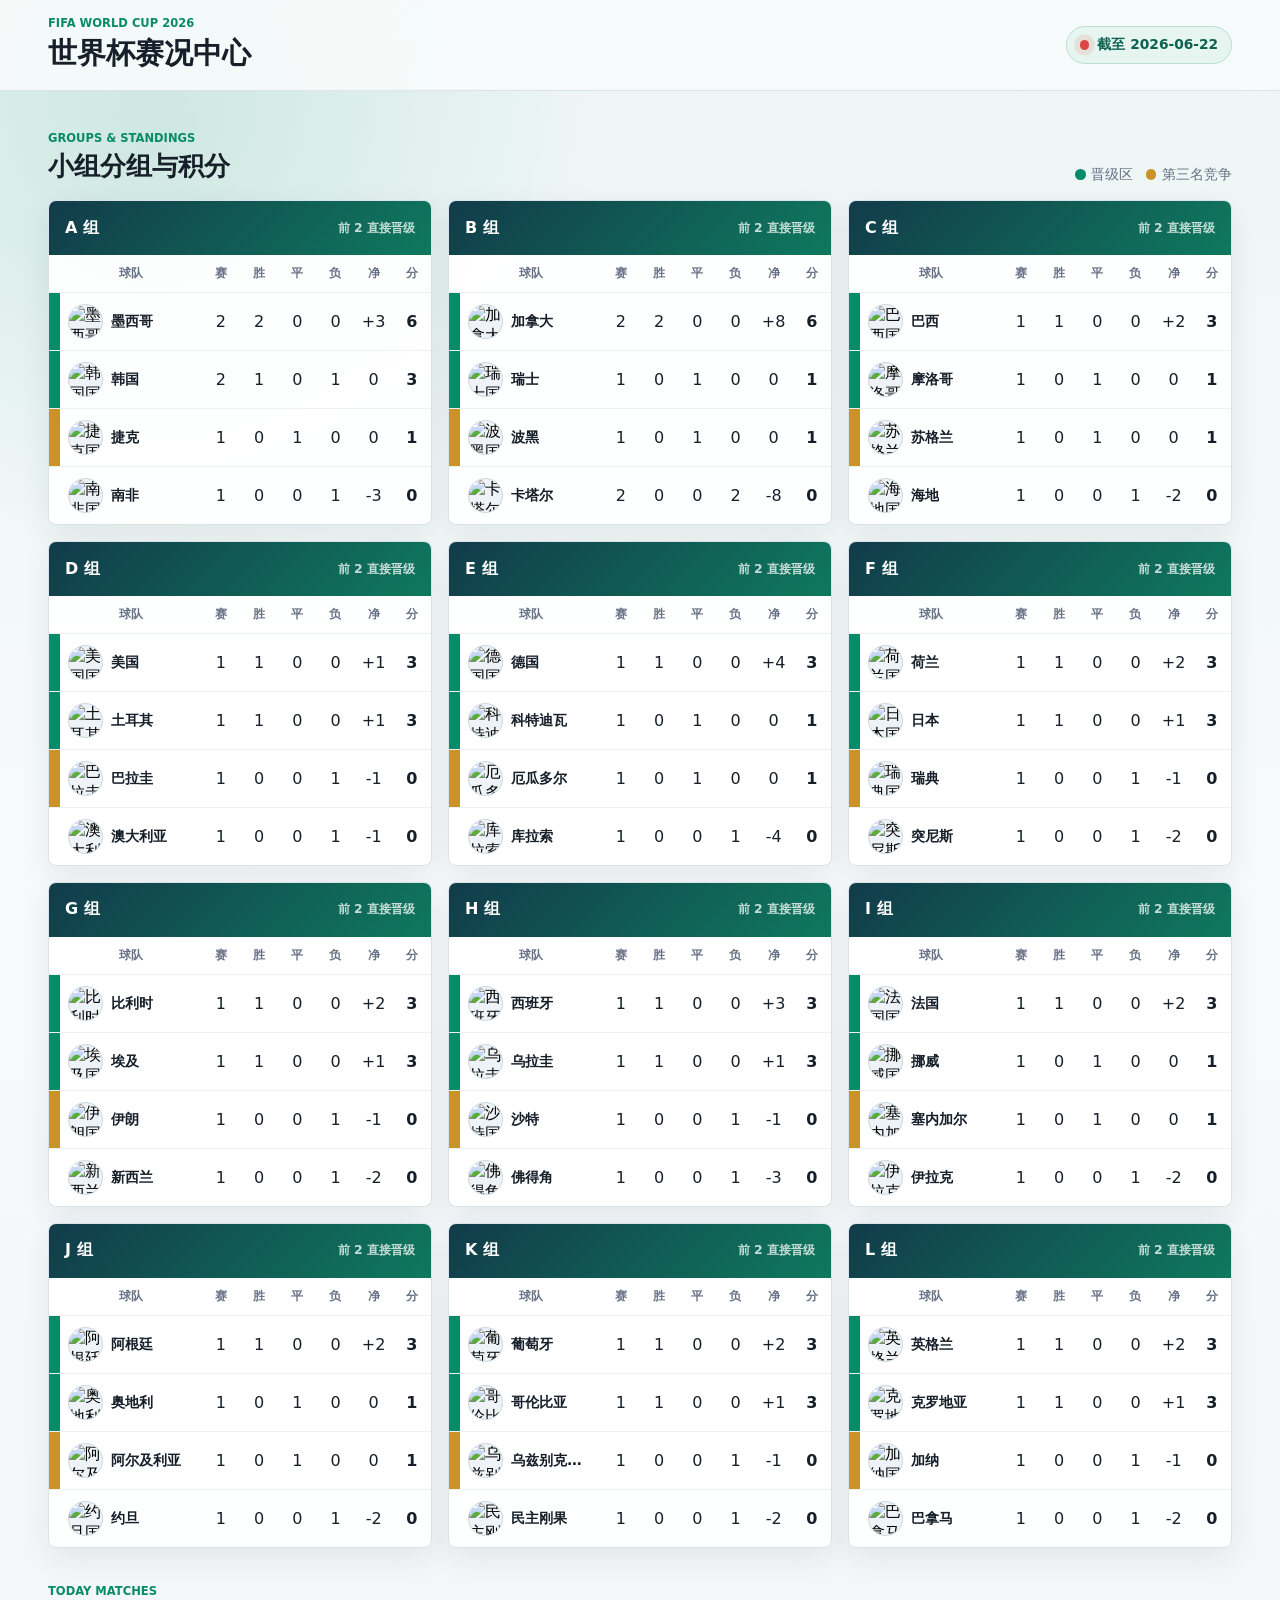
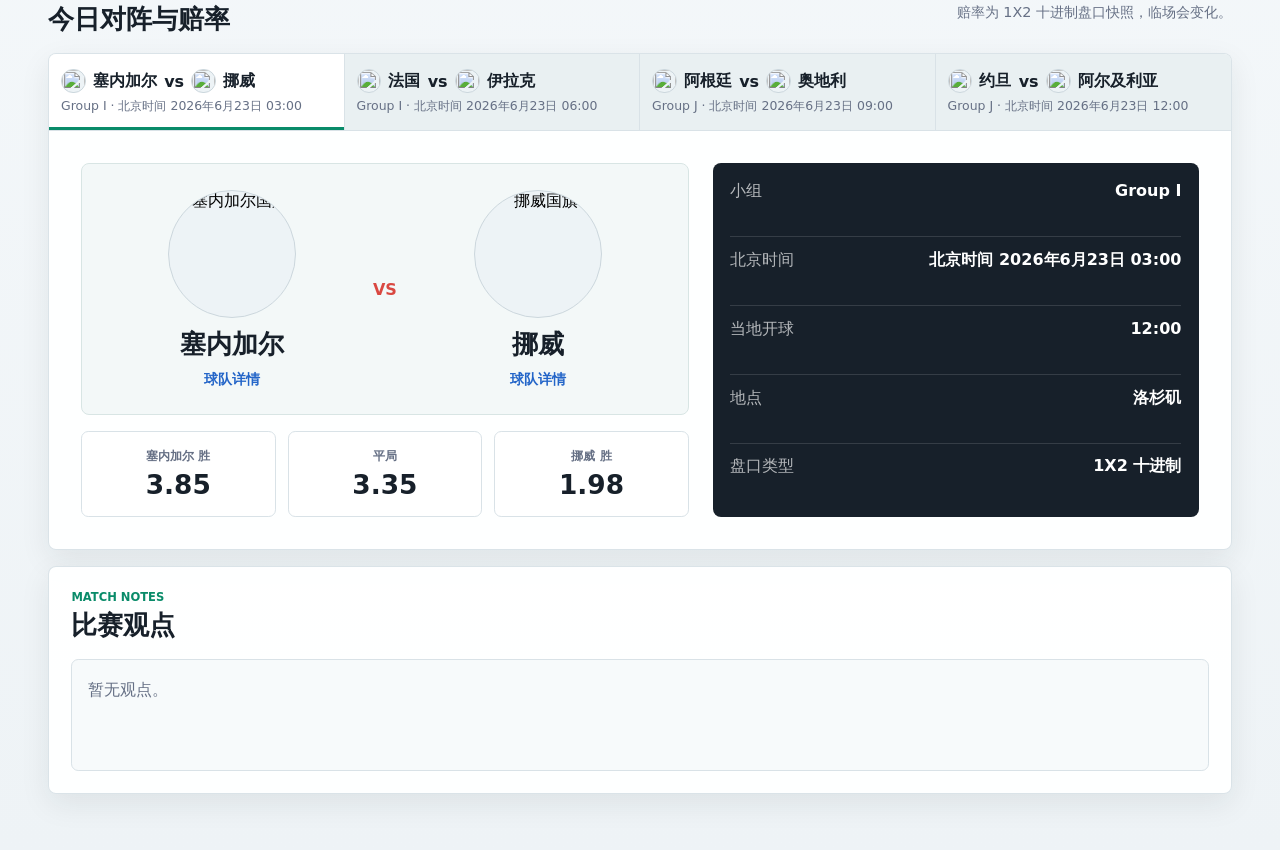
==== index.html @ ba42cb68 "Add files via upload" ====
<!doctype html>
<html lang="zh-CN">
  <head>
    <meta charset="UTF-8" />
    <meta name="viewport" content="width=device-width, initial-scale=1.0" />
    <title>2026 世界杯赛况中心</title>
    <link rel="preconnect" href="https://flagcdn.com" />
    <link rel="stylesheet" href="./styles.css" />
  </head>
  <body>
    <header class="topbar">
      <div>
        <p class="eyebrow">FIFA World Cup 2026</p>
        <h1>世界杯赛况中心</h1>
      </div>
      <div class="status-pill">
        <span class="live-dot"></span>
        <span>截至 2026-06-22</span>
      </div>
    </header>

    <main>
      <section class="section-head">
        <div>
          <p class="eyebrow">Groups & Standings</p>
          <h2>小组分组与积分</h2>
        </div>
        <div class="legend">
          <span><i class="rank auto"></i>晋级区</span>
          <span><i class="rank third"></i>第三名竞争</span>
        </div>
      </section>
      <section id="groups" class="groups-grid" aria-label="小组积分"></section>

      <section class="section-head matches-title">
        <div>
          <p class="eyebrow">Today Matches</p>
          <h2>今日对阵与赔率</h2>
        </div>
        <p class="odds-note">赔率为 1X2 十进制盘口快照，临场会变化。</p>
      </section>
      <section class="match-board">
        <div id="matchTabs" class="match-tabs" role="tablist" aria-label="今日比赛"></div>
        <div id="matchPanel" class="match-panel"></div>
      </section>
      <section class="my-take" aria-labelledby="takeTitle">
        <div class="take-head">
          <div>
            <p class="eyebrow">Match Notes</p>
            <h2 id="takeTitle">比赛观点</h2>
          </div>
        </div>
        <div id="takeDisplay" class="take-display">暂无观点。</div>
      </section>
    </main>

    <div id="teamOverlay" class="overlay" aria-hidden="true">
      <article class="team-page" role="dialog" aria-modal="true" aria-labelledby="teamName">
        <button id="closeTeam" class="icon-button close-button" type="button" aria-label="关闭球队详情">×</button>
        <div id="teamDetail"></div>
      </article>
    </div>

    <script src="./app.js"></script>
  </body>
</html>
---- styles.css ----
:root {
  color-scheme: light;
  --ink: #17202a;
  --muted: #667085;
  --line: #d9e2e7;
  --paper: #f8fbfb;
  --surface: #ffffff;
  --green: #098b69;
  --red: #d94841;
  --gold: #c99326;
  --blue: #2365c8;
  --shadow: 0 18px 55px rgba(23, 32, 42, 0.12);
}

* {
  box-sizing: border-box;
}

body {
  margin: 0;
  min-height: 100vh;
  overflow-x: hidden;
  color: var(--ink);
  font-family:
    Inter, ui-sans-serif, system-ui, -apple-system, BlinkMacSystemFont, "Segoe UI",
    "PingFang SC", "Hiragino Sans GB", "Microsoft YaHei", sans-serif;
  background:
    radial-gradient(circle at 12% 5%, rgba(9, 139, 105, 0.14), transparent 28rem),
    linear-gradient(180deg, #edf6f4 0%, #f7fafc 38%, #eef3f6 100%);
}

button {
  font: inherit;
}

.topbar {
  position: sticky;
  top: 0;
  z-index: 20;
  display: flex;
  align-items: center;
  justify-content: space-between;
  gap: 1rem;
  padding: 1rem clamp(1rem, 4vw, 3rem);
  background: rgba(248, 251, 251, 0.9);
  border-bottom: 1px solid rgba(217, 226, 231, 0.9);
  backdrop-filter: blur(16px);
}

.topbar h1,
.section-head h2,
.take-head h2 {
  margin: 0;
}

.topbar h1 {
  font-size: clamp(1.2rem, 1vw + 1rem, 1.8rem);
}

.eyebrow {
  margin: 0 0 0.25rem;
  color: var(--green);
  font-size: 0.72rem;
  font-weight: 800;
  letter-spacing: 0;
  text-transform: uppercase;
}

.status-pill {
  display: inline-flex;
  align-items: center;
  gap: 0.5rem;
  min-height: 2.35rem;
  padding: 0 0.8rem;
  color: #0c614f;
  font-size: 0.86rem;
  font-weight: 800;
  background: #e7f5f0;
  border: 1px solid #b8dfd2;
  border-radius: 999px;
  white-space: nowrap;
}

.live-dot {
  width: 0.58rem;
  height: 0.58rem;
  border-radius: 50%;
  background: var(--red);
  box-shadow: 0 0 0 0.35rem rgba(217, 72, 65, 0.12);
}

main {
  width: min(1480px, 100%);
  margin: 0 auto;
  padding: 0.25rem clamp(1rem, 4vw, 3rem) 3.5rem;
}

.section-head {
  display: flex;
  align-items: end;
  justify-content: space-between;
  gap: 1rem;
  margin: 2.25rem 0 1rem;
}

.section-head h2,
.take-head h2 {
  font-size: clamp(1.35rem, 2vw, 2.15rem);
}

.legend,
.odds-note {
  display: flex;
  flex-wrap: wrap;
  gap: 0.8rem;
  color: var(--muted);
  font-size: 0.9rem;
}

.legend span {
  display: inline-flex;
  align-items: center;
  gap: 0.35rem;
}

.rank {
  width: 0.65rem;
  height: 0.65rem;
  border-radius: 50%;
}

.rank.auto {
  background: var(--green);
}

.rank.third {
  background: var(--gold);
}

.groups-grid {
  display: grid;
  grid-template-columns: repeat(3, minmax(0, 1fr));
  gap: 1rem;
}

.group-card,
.match-board,
.team-page,
.admin-page {
  background: rgba(255, 255, 255, 0.92);
  border: 1px solid rgba(217, 226, 231, 0.95);
  border-radius: 0.5rem;
  box-shadow: 0 10px 30px rgba(23, 32, 42, 0.08);
}

.group-card {
  overflow: hidden;
}

.group-header {
  display: flex;
  align-items: center;
  justify-content: space-between;
  min-height: 3.4rem;
  padding: 0.9rem 1rem;
  color: #fff;
  background: linear-gradient(135deg, #123b4a, #0f795e);
}

.group-header h3 {
  margin: 0;
  font-size: 1rem;
}

.group-header span {
  color: rgba(255, 255, 255, 0.76);
  font-size: 0.78rem;
  font-weight: 800;
}

.standings {
  width: 100%;
  border-collapse: collapse;
  table-layout: fixed;
}

.standings th,
.standings td {
  padding: 0.68rem 0.45rem;
  border-bottom: 1px solid #edf1f3;
  text-align: center;
}

.standings th {
  color: var(--muted);
  font-size: 0.72rem;
  font-weight: 800;
}

.standings tr:last-child td {
  border-bottom: 0;
}

.team-cell {
  display: flex;
  align-items: center;
  gap: 0.52rem;
  min-width: 0;
  text-align: left;
}

.team-name {
  overflow: hidden;
  font-size: 0.9rem;
  font-weight: 800;
  text-overflow: ellipsis;
  white-space: nowrap;
}

.flag-button,
.mini-flag,
.detail-flag {
  display: inline-grid;
  place-items: center;
  overflow: hidden;
  flex: 0 0 auto;
  background: #edf3f6;
  border: 1px solid #ccd7dd;
  border-radius: 50%;
}

.flag-button {
  width: 2.2rem;
  height: 2.2rem;
  padding: 0;
  cursor: pointer;
  transition: transform 0.18s ease, box-shadow 0.18s ease;
}

.flag-button:hover,
.flag-button:focus-visible {
  transform: translateY(-2px);
  box-shadow: 0 9px 18px rgba(23, 32, 42, 0.16);
  outline: none;
}

.flag-button img,
.mini-flag img,
.detail-flag img {
  width: 100%;
  height: 100%;
  object-fit: cover;
}

.pos {
  width: 0.35rem;
  width: 0.35rem;
  height: 2.6rem;
  padding: 0;
}

.standings th:first-child,
.standings td:first-child {
  width: 3%;
}

.standings th:nth-child(2),
.standings td:nth-child(2) {
  width: 37%;
}

.standings th:nth-child(n + 3),
.standings td:nth-child(n + 3) {
  width: 10%;
}

tr.auto .pos {
  background: var(--green);
}

tr.third .pos {
  background: var(--gold);
}

.points {
  font-weight: 900;
}

.match-board {
  overflow: hidden;
}

.my-take {
  margin-top: 1rem;
  padding: clamp(1rem, 3vw, 1.4rem);
  background: rgba(255, 255, 255, 0.94);
  border: 1px solid rgba(217, 226, 231, 0.95);
  border-radius: 0.5rem;
  box-shadow: 0 10px 30px rgba(23, 32, 42, 0.08);
}

.take-head {
  display: flex;
  align-items: center;
  justify-content: space-between;
  gap: 1rem;
  margin-bottom: 1rem;
}

.save-button {
  min-height: 2.4rem;
  padding: 0 1rem;
  color: #fff;
  font-weight: 900;
  background: var(--green);
  border: 0;
  border-radius: 0.4rem;
  cursor: pointer;
}

.back-link {
  display: inline-flex;
  align-items: center;
  min-height: 2.4rem;
  padding: 0 1rem;
  color: var(--green);
  font-weight: 900;
  text-decoration: none;
  background: #e7f5f0;
  border: 1px solid #b8dfd2;
  border-radius: 0.4rem;
}

.take-display {
  min-height: 7rem;
  padding: 1rem;
  color: var(--ink);
  line-height: 1.7;
  white-space: pre-wrap;
  background: #f7fafb;
  border: 1px solid var(--line);
  border-radius: 0.45rem;
}

.take-display.is-empty {
  color: var(--muted);
}

.admin-shell {
  min-height: 100vh;
}

.admin-main {
  display: grid;
  place-items: center;
  width: min(920px, 100%);
  min-height: 100vh;
  padding: clamp(1rem, 4vw, 3rem);
}

.admin-login,
.admin-editor {
  width: min(760px, 100%);
  padding: clamp(1rem, 4vw, 2rem);
  background: rgba(255, 255, 255, 0.94);
  border: 1px solid rgba(217, 226, 231, 0.95);
  border-radius: 0.5rem;
  box-shadow: var(--shadow);
}

.admin-login h1,
.admin-editor h1 {
  margin: 0;
  font-size: clamp(1.6rem, 4vw, 2.5rem);
}

.admin-login p:not(.eyebrow) {
  color: var(--muted);
}

.admin-login label,
.admin-editor label {
  display: block;
  margin: 1rem 0 0.5rem;
  color: var(--muted);
  font-size: 0.86rem;
  font-weight: 900;
}

.admin-login input,
.admin-editor textarea {
  display: block;
  width: 100%;
  padding: 0.9rem 1rem;
  color: var(--ink);
  font: inherit;
  background: #f7fafb;
  border: 1px solid var(--line);
  border-radius: 0.45rem;
  outline: none;
}

.admin-login input:focus,
.admin-editor textarea:focus {
  border-color: #77c8b5;
  box-shadow: 0 0 0 3px rgba(9, 139, 105, 0.12);
}

.admin-login .save-button {
  width: 100%;
  margin-top: 1rem;
}

.admin-page {
  position: relative;
  width: min(760px, 100%);
  max-height: min(88vh, 760px);
  overflow: auto;
}

.admin-hero {
  padding: clamp(1.25rem, 4vw, 2rem);
  color: #fff;
  background: linear-gradient(135deg, #102c36, #0f795e);
}

.admin-hero .eyebrow {
  color: #89e0c2;
}

.admin-hero h2 {
  margin: 0;
  font-size: clamp(1.5rem, 3vw, 2.4rem);
}

.admin-body {
  padding: 1rem;
}

.admin-body label {
  display: block;
  margin-bottom: 0.55rem;
  color: var(--muted);
  font-size: 0.86rem;
  font-weight: 900;
}

.admin-body textarea {
  display: block;
  width: 100%;
  min-height: 9rem;
  resize: vertical;
  padding: 0.9rem 1rem;
  color: var(--ink);
  font: inherit;
  line-height: 1.6;
  background: #f7fafb;
  border: 1px solid var(--line);
  border-radius: 0.45rem;
  outline: none;
}

.admin-body textarea:focus {
  border-color: #77c8b5;
  box-shadow: 0 0 0 3px rgba(9, 139, 105, 0.12);
}

.admin-actions {
  display: flex;
  align-items: center;
  justify-content: space-between;
  gap: 1rem;
  margin-top: 0.85rem;
}

.take-status {
  min-height: 1.2rem;
  margin: 0.55rem 0 0;
  color: var(--green);
  font-size: 0.86rem;
  font-weight: 800;
}

.match-tabs {
  display: grid;
  grid-template-columns: repeat(4, minmax(0, 1fr));
  background: #e9f0f2;
  border-bottom: 1px solid var(--line);
}

.match-tab {
  min-height: 4.8rem;
  padding: 0.75rem;
  color: var(--ink);
  background: transparent;
  border: 0;
  border-right: 1px solid var(--line);
  cursor: pointer;
  text-align: left;
}

.match-tab:last-child {
  border-right: 0;
}

.match-tab[aria-selected="true"] {
  background: #fff;
  box-shadow: inset 0 -3px 0 var(--green);
}

.tab-teams {
  display: flex;
  align-items: center;
  gap: 0.45rem;
  font-weight: 900;
}

.tab-meta {
  margin-top: 0.3rem;
  color: var(--muted);
  font-size: 0.78rem;
}

.mini-flag {
  width: 1.55rem;
  height: 1.55rem;
}

.match-panel {
  padding: clamp(1rem, 3vw, 2rem);
}

.match-feature {
  display: grid;
  grid-template-columns: minmax(0, 1fr) minmax(18rem, 0.8fr);
  gap: 1.5rem;
  align-items: stretch;
}

.versus {
  display: grid;
  grid-template-columns: 1fr auto 1fr;
  gap: 1rem;
  align-items: center;
  min-height: 14rem;
  padding: clamp(1rem, 3vw, 1.6rem);
  background: #f3f8f8;
  border: 1px solid #d8e5e4;
  border-radius: 0.5rem;
}

.versus-team {
  display: grid;
  justify-items: center;
  gap: 0.55rem;
  text-align: center;
}

.versus-team strong {
  font-size: clamp(1.2rem, 2vw, 2rem);
}

.detail-link {
  color: var(--blue);
  font-size: 0.85rem;
  font-weight: 800;
  text-decoration: none;
}

.vs-mark {
  color: var(--red);
  font-size: 1rem;
  font-weight: 900;
}

.odds-grid {
  display: grid;
  grid-template-columns: repeat(3, 1fr);
  gap: 0.75rem;
  margin-top: 1rem;
}

.odd-box {
  padding: 1rem;
  background: #fff;
  border: 1px solid var(--line);
  border-radius: 0.45rem;
  text-align: center;
}

.odd-box span {
  display: block;
  color: var(--muted);
  font-size: 0.78rem;
  font-weight: 800;
}

.odd-box strong {
  display: block;
  margin-top: 0.25rem;
  font-size: 1.65rem;
}

.match-info {
  display: grid;
  gap: 0.8rem;
  padding: 1.1rem;
  background: #17202a;
  border-radius: 0.5rem;
  color: #fff;
}

.info-row {
  display: flex;
  justify-content: space-between;
  gap: 1rem;
  padding-bottom: 0.75rem;
  border-bottom: 1px solid rgba(255, 255, 255, 0.13);
}

.info-row:last-child {
  border-bottom: 0;
  padding-bottom: 0;
}

.info-row span {
  color: rgba(255, 255, 255, 0.68);
}

.info-row strong {
  text-align: right;
}

.overlay {
  position: fixed;
  inset: 0;
  z-index: 50;
  display: none;
  align-items: center;
  justify-content: center;
  padding: clamp(0.75rem, 3vw, 2rem);
  background: rgba(9, 20, 26, 0.62);
  backdrop-filter: blur(8px);
}

.overlay.is-open {
  display: flex;
}

.team-page {
  position: relative;
  width: min(1050px, 100%);
  max-height: min(88vh, 900px);
  overflow: auto;
}

.close-button {
  position: sticky;
  top: 0.8rem;
  float: right;
  margin: 0.8rem 0.8rem 0 0;
}

.icon-button {
  width: 2.45rem;
  height: 2.45rem;
  color: var(--ink);
  font-size: 1.6rem;
  line-height: 1;
  background: #fff;
  border: 1px solid var(--line);
  border-radius: 50%;
  cursor: pointer;
}

.team-hero {
  display: grid;
  grid-template-columns: auto minmax(0, 1fr);
  gap: 1.2rem;
  align-items: center;
  padding: clamp(1.25rem, 4vw, 2.2rem);
  color: #fff;
  background: linear-gradient(135deg, #102c36, #0f795e);
}

.detail-flag {
  width: clamp(5rem, 12vw, 8rem);
  height: clamp(5rem, 12vw, 8rem);
}

.team-hero h2 {
  margin: 0;
  font-size: clamp(2rem, 5vw, 4rem);
  letter-spacing: 0;
}

.team-hero p {
  margin: 0.35rem 0 0;
  color: rgba(255, 255, 255, 0.78);
}

.detail-grid {
  display: grid;
  grid-template-columns: minmax(0, 0.82fr) minmax(0, 1.18fr);
  gap: 1rem;
  padding: 1rem;
}

.detail-block {
  padding: 1rem;
  background: #f7fafb;
  border: 1px solid var(--line);
  border-radius: 0.5rem;
}

.detail-block h3 {
  margin: 0 0 0.85rem;
  font-size: 1rem;
}

.person-list,
.schedule-list {
  display: grid;
  gap: 0.65rem;
  margin: 0;
  padding: 0;
  list-style: none;
}

.person-list li,
.schedule-list li {
  display: flex;
  justify-content: space-between;
  gap: 0.8rem;
  padding: 0.72rem 0.8rem;
  background: #fff;
  border: 1px solid #e6edf0;
  border-radius: 0.42rem;
}

.person-list span,
.schedule-list span {
  color: var(--muted);
  font-size: 0.86rem;
}

.coach-card {
  display: flex;
  align-items: center;
  gap: 0.8rem;
  padding: 0.8rem;
  background: #fff;
  border: 1px solid #e6edf0;
  border-radius: 0.45rem;
}

.coach-card img,
.player-card img {
  width: 3.2rem;
  height: 3.2rem;
  flex: 0 0 auto;
  border-radius: 50%;
  object-fit: cover;
  background: #dce7e9;
  border: 1px solid #c8d6dc;
}

.coach-card strong,
.player-card strong {
  display: block;
  line-height: 1.25;
}

.coach-card span,
.player-card span,
.roster-title span {
  color: var(--muted);
  font-size: 0.82rem;
  font-weight: 800;
}

.roster-block {
  margin: 0 1rem 1rem;
}

.roster-title {
  display: flex;
  align-items: center;
  justify-content: space-between;
  gap: 1rem;
  margin-bottom: 0.85rem;
}

.roster-title h3 {
  margin: 0;
}

.player-grid {
  display: grid;
  grid-template-columns: repeat(4, minmax(0, 1fr));
  gap: 0.75rem;
}

.player-card {
  display: flex;
  align-items: center;
  gap: 0.7rem;
  min-width: 0;
  padding: 0.75rem;
  background: #fff;
  border: 1px solid #e6edf0;
  border-radius: 0.45rem;
}

.player-card.is-featured {
  border-color: #98d8c8;
  background: #f1fbf8;
}

.player-card div {
  min-width: 0;
}

.player-card strong {
  overflow: hidden;
  text-overflow: ellipsis;
  white-space: nowrap;
}

@media (max-width: 1120px) {
  .groups-grid {
    grid-template-columns: repeat(2, minmax(0, 1fr));
  }

  .match-feature,
  .player-grid {
    grid-template-columns: 1fr;
  }

  .player-grid {
    grid-template-columns: repeat(2, minmax(0, 1fr));
  }
}

@media (max-width: 760px) {
  .topbar,
  .section-head,
  .take-head {
    align-items: start;
  }

  .topbar,
  .section-head,
  .team-hero,
  .detail-grid,
  .take-head {
    grid-template-columns: 1fr;
  }

  .topbar,
  .section-head,
  .take-head {
    flex-direction: column;
  }

  main {
    padding-top: 0;
  }

  .groups-grid,
  .match-tabs,
  .detail-grid,
  .player-grid {
    grid-template-columns: 1fr;
  }

  .match-panel {
    padding: 0.85rem;
  }

  .match-tab {
    border-right: 0;
    border-bottom: 1px solid var(--line);
  }

  .versus {
    grid-template-columns: 1fr;
  }

  .vs-mark {
    transform: none;
  }

  .standings th,
  .standings td {
    padding: 0.54rem 0.08rem;
    font-size: 0.78rem;
  }

  .group-header span {
    display: none;
  }

  .standings th:nth-child(6),
  .standings td:nth-child(6),
  .standings th:nth-child(7),
  .standings td:nth-child(7) {
    display: none;
  }

  .standings th:nth-child(2),
  .standings td:nth-child(2) {
    width: 43%;
  }

  .standings th:nth-child(n + 3),
  .standings td:nth-child(n + 3) {
    width: 13.5%;
  }

  .team-cell {
    gap: 0.35rem;
  }

  .team-name {
    font-size: 0.8rem;
  }

  .flag-button {
    width: 1.9rem;
    height: 1.9rem;
  }

  .overlay {
    align-items: stretch;
    padding: 0;
  }

  .team-page,
  .admin-page {
    width: 100%;
    max-height: 100vh;
    border-radius: 0;
  }

  .team-hero {
    padding-top: 3.4rem;
  }

  .roster-block {
    margin: 0 0.75rem 0.75rem;
  }

  .player-card {
    padding: 0.68rem;
  }

  .save-button {
    width: 100%;
  }

  .back-link {
    justify-content: center;
    width: 100%;
  }

  .admin-actions {
    align-items: stretch;
    flex-direction: column-reverse;
  }
}
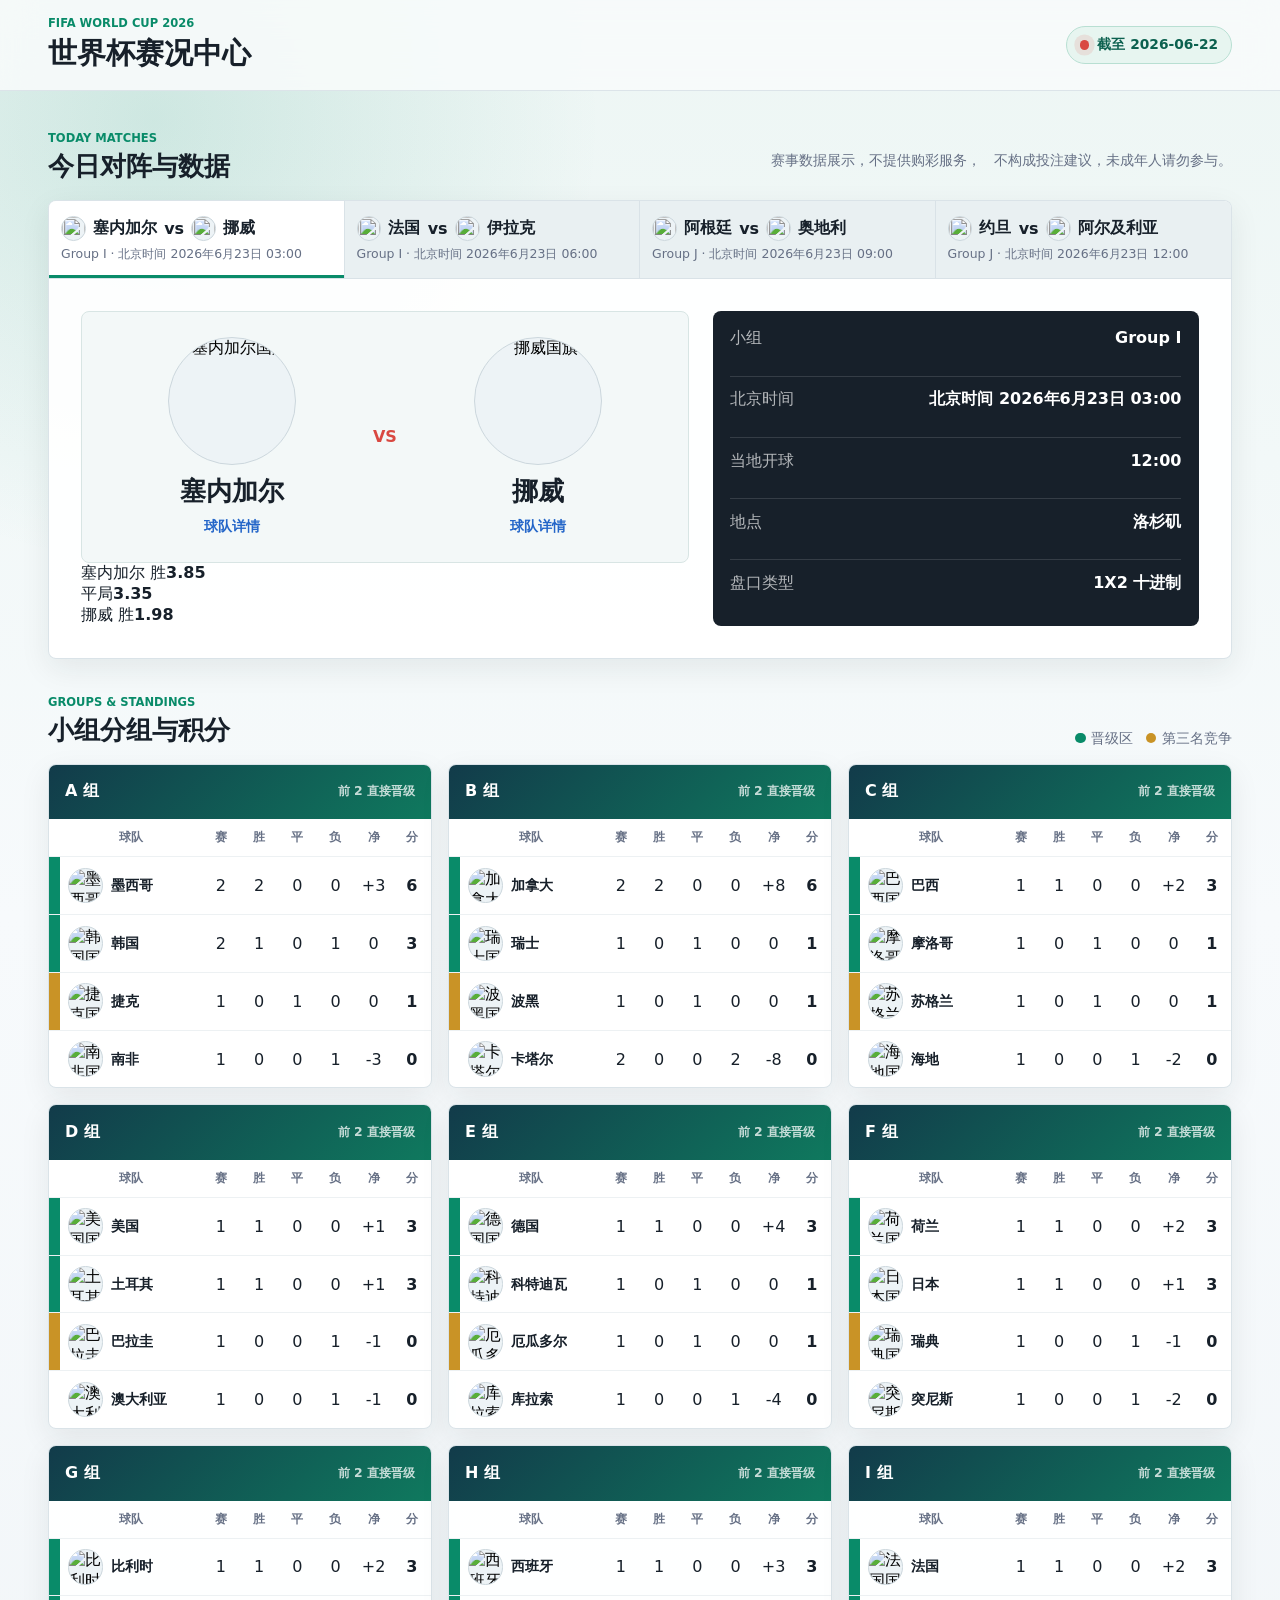
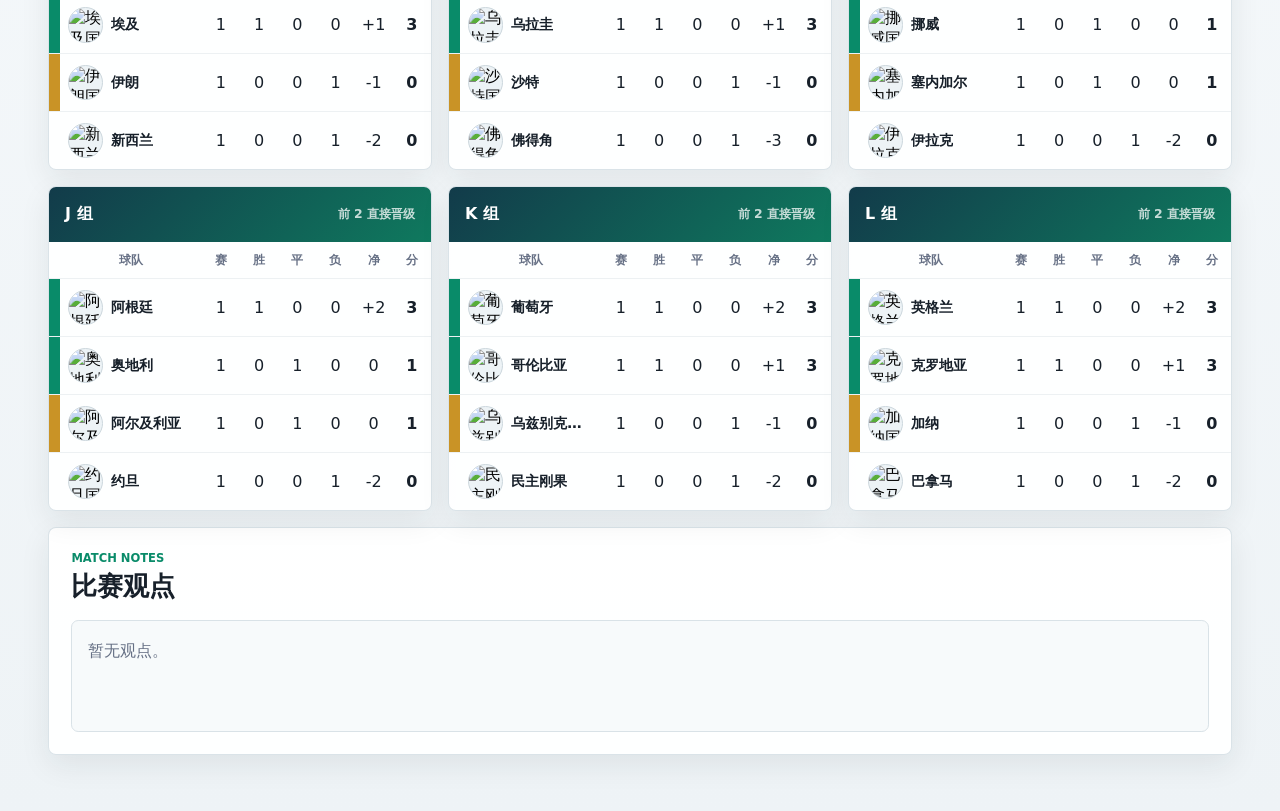
==== commit 2e7fee9f: "Add files via upload" ====
--- a/index.html
+++ b/index.html
@@ -20,6 +20,18 @@
     </header>
 
     <main>
+      <section class="section-head matches-title">
+        <div>
+          <p class="eyebrow">Today Matches</p>
+          <h2>今日对阵与数据</h2>
+        </div>
+        <p class="data-note"><span>赛事数据展示，不提供购彩服务，</span><span>不构成投注建议，未成年人请勿参与。</span></p>
+      </section>
+      <section class="match-board">
+        <div id="matchTabs" class="match-tabs" role="tablist" aria-label="今日比赛"></div>
+        <div id="matchPanel" class="match-panel"></div>
+      </section>
+
       <section class="section-head">
         <div>
           <p class="eyebrow">Groups & Standings</p>
@@ -32,17 +44,6 @@
       </section>
       <section id="groups" class="groups-grid" aria-label="小组积分"></section>
 
-      <section class="section-head matches-title">
-        <div>
-          <p class="eyebrow">Today Matches</p>
-          <h2>今日对阵与赔率</h2>
-        </div>
-        <p class="odds-note">赔率为 1X2 十进制盘口快照，临场会变化。</p>
-      </section>
-      <section class="match-board">
-        <div id="matchTabs" class="match-tabs" role="tablist" aria-label="今日比赛"></div>
-        <div id="matchPanel" class="match-panel"></div>
-      </section>
       <section class="my-take" aria-labelledby="takeTitle">
         <div class="take-head">
           <div>
--- a/styles.css
+++ b/styles.css
@@ -109,7 +109,7 @@
 }
 
 .legend,
-.odds-note {
+.data-note {
   display: flex;
   flex-wrap: wrap;
   gap: 0.8rem;
@@ -121,6 +121,10 @@
   display: inline-flex;
   align-items: center;
   gap: 0.35rem;
+}
+
+.data-note span {
+  display: inline;
 }
 
 .rank {
@@ -499,6 +503,10 @@
   text-align: left;
 }
 
+.match-tab span {
+  min-width: 0;
+}
+
 .match-tab:last-child {
   border-right: 0;
 }
@@ -573,32 +581,33 @@
   font-weight: 900;
 }
 
-.odds-grid {
+.data-grid {
   display: grid;
   grid-template-columns: repeat(3, 1fr);
   gap: 0.75rem;
   margin-top: 1rem;
 }
 
-.odd-box {
+.data-box {
   padding: 1rem;
   background: #fff;
   border: 1px solid var(--line);
   border-radius: 0.45rem;
-  text-align: center;
-}
-
-.odd-box span {
+  text-align: left;
+}
+
+.data-box span {
   display: block;
   color: var(--muted);
   font-size: 0.78rem;
   font-weight: 800;
 }
 
-.odd-box strong {
+.data-box strong {
   display: block;
   margin-top: 0.25rem;
-  font-size: 1.65rem;
+  font-size: 1rem;
+  line-height: 1.45;
 }
 
 .match-info {
@@ -843,6 +852,14 @@
 }
 
 @media (max-width: 760px) {
+  html,
+  body {
+    width: 100%;
+    max-width: 100%;
+    overflow-x: hidden;
+    background: #f3f7f8;
+  }
+
   .topbar,
   .section-head,
   .take-head {
@@ -863,8 +880,70 @@
     flex-direction: column;
   }
 
+  .topbar {
+    position: static;
+    gap: 0.55rem;
+    padding: 0.7rem 0.8rem;
+  }
+
+  .topbar h1 {
+    font-size: 1.2rem;
+  }
+
+  .status-pill {
+    min-height: 1.9rem;
+    padding: 0 0.65rem;
+    font-size: 0.76rem;
+  }
+
+  .eyebrow {
+    font-size: 0.66rem;
+  }
+
   main {
     padding-top: 0;
+    padding-right: 0.55rem;
+    padding-left: 0.55rem;
+    padding-bottom: 1.5rem;
+    overflow: hidden;
+  }
+
+  .section-head {
+    width: 100%;
+    max-width: calc(100vw - 1.1rem);
+    gap: 0.35rem;
+    margin: 1rem 0 0.55rem;
+  }
+
+  .section-head > * {
+    min-width: 0;
+    max-width: 100%;
+  }
+
+  .section-head h2,
+  .take-head h2 {
+    font-size: 1.28rem;
+  }
+
+  .data-note,
+  .legend {
+    gap: 0.45rem;
+    font-size: 0.76rem;
+    line-height: 1.35;
+    overflow-wrap: anywhere;
+  }
+
+  .data-note {
+    display: block;
+    width: 100%;
+    min-width: 0;
+    max-width: 100%;
+    white-space: normal;
+    word-break: break-all;
+  }
+
+  .data-note span {
+    display: block;
   }
 
   .groups-grid,
@@ -874,21 +953,155 @@
     grid-template-columns: 1fr;
   }
 
+  .match-board,
+  .my-take,
+  .groups-grid,
+  .group-card,
+  .match-panel,
+  .match-feature,
+  .versus {
+    width: 100%;
+    max-width: calc(100vw - 1.1rem);
+    min-width: 0;
+  }
+
+  .match-board,
+  .versus {
+    overflow: hidden;
+  }
+
   .match-panel {
-    padding: 0.85rem;
+    padding: 0.55rem;
   }
 
   .match-tab {
+    min-height: 3rem;
+    padding: 0.52rem 0.65rem;
     border-right: 0;
     border-bottom: 1px solid var(--line);
   }
 
+  .tab-teams {
+    min-width: 0;
+    gap: 0.3rem;
+    font-size: 0.86rem;
+    max-width: 100%;
+  }
+
+  .tab-teams span:not(.mini-flag) {
+    min-width: 0;
+    overflow: hidden;
+    text-overflow: ellipsis;
+    white-space: nowrap;
+  }
+
+  .tab-meta {
+    margin-top: 0.18rem;
+    font-size: 0.7rem;
+  }
+
+  .mini-flag {
+    width: 1.25rem;
+    height: 1.25rem;
+  }
+
+  .match-feature {
+    gap: 0.6rem;
+  }
+
   .versus {
+    position: relative;
+    display: block;
+    height: 7.25rem;
+    min-height: auto;
+    padding: 0.75rem 0.5rem;
+  }
+
+  .versus-team {
+    position: absolute;
+    top: 50%;
+    width: 38%;
+    max-width: 38%;
+    gap: 0.32rem;
+    min-width: 0;
+    transform: translate(-50%, -50%);
+  }
+
+  .versus-team:first-child {
+    left: 25%;
+  }
+
+  .versus-team:last-child {
+    left: 75%;
+  }
+
+  .versus-team strong {
+    max-width: 100%;
+    overflow: hidden;
+    font-size: 1rem;
+    text-overflow: ellipsis;
+    white-space: nowrap;
+  }
+
+  .versus-team .detail-flag {
+    width: 2.6rem;
+    height: 2.6rem;
+  }
+
+  .detail-link {
+    max-width: 100%;
+    overflow: hidden;
+    font-size: 0.72rem;
+    text-overflow: ellipsis;
+    white-space: nowrap;
+  }
+
+  .vs-mark {
+    position: absolute;
+    top: 50%;
+    left: 50%;
+    display: grid;
+    place-items: center;
+    width: 2.4rem;
+    height: 2.4rem;
+    font-size: 0.9rem;
+    background: #fff;
+    border: 1px solid #f0c6c4;
+    border-radius: 50%;
+    transform: translate(-50%, -50%);
+  }
+
+  .data-grid {
     grid-template-columns: 1fr;
-  }
-
-  .vs-mark {
-    transform: none;
+    gap: 0.45rem;
+    margin-top: 0.5rem;
+  }
+
+  .data-box {
+    padding: 0.62rem 0.7rem;
+  }
+
+  .data-box span {
+    font-size: 0.7rem;
+  }
+
+  .data-box strong {
+    font-size: 0.84rem;
+    line-height: 1.35;
+  }
+
+  .match-info {
+    gap: 0.35rem;
+    padding: 0.72rem;
+  }
+
+  .info-row {
+    padding-bottom: 0.42rem;
+    font-size: 0.78rem;
+  }
+
+  .info-row strong {
+    max-width: 62%;
   }
 
   .standings th,
@@ -931,6 +1144,37 @@
     height: 1.9rem;
   }
 
+  .group-header {
+    min-height: 2.65rem;
+    padding: 0.65rem 0.75rem;
+  }
+
+  .group-header h3 {
+    font-size: 0.92rem;
+  }
+
+  .match-board,
+  .group-card,
+  .my-take {
+    border-radius: 0.38rem;
+  }
+
+  .my-take {
+    margin-top: 0.75rem;
+    padding: 0.75rem;
+  }
+
+  .take-head {
+    margin-bottom: 0.55rem;
+  }
+
+  .take-display {
+    min-height: 4rem;
+    padding: 0.72rem;
+    font-size: 0.86rem;
+    line-height: 1.55;
+  }
+
   .overlay {
     align-items: stretch;
     padding: 0;
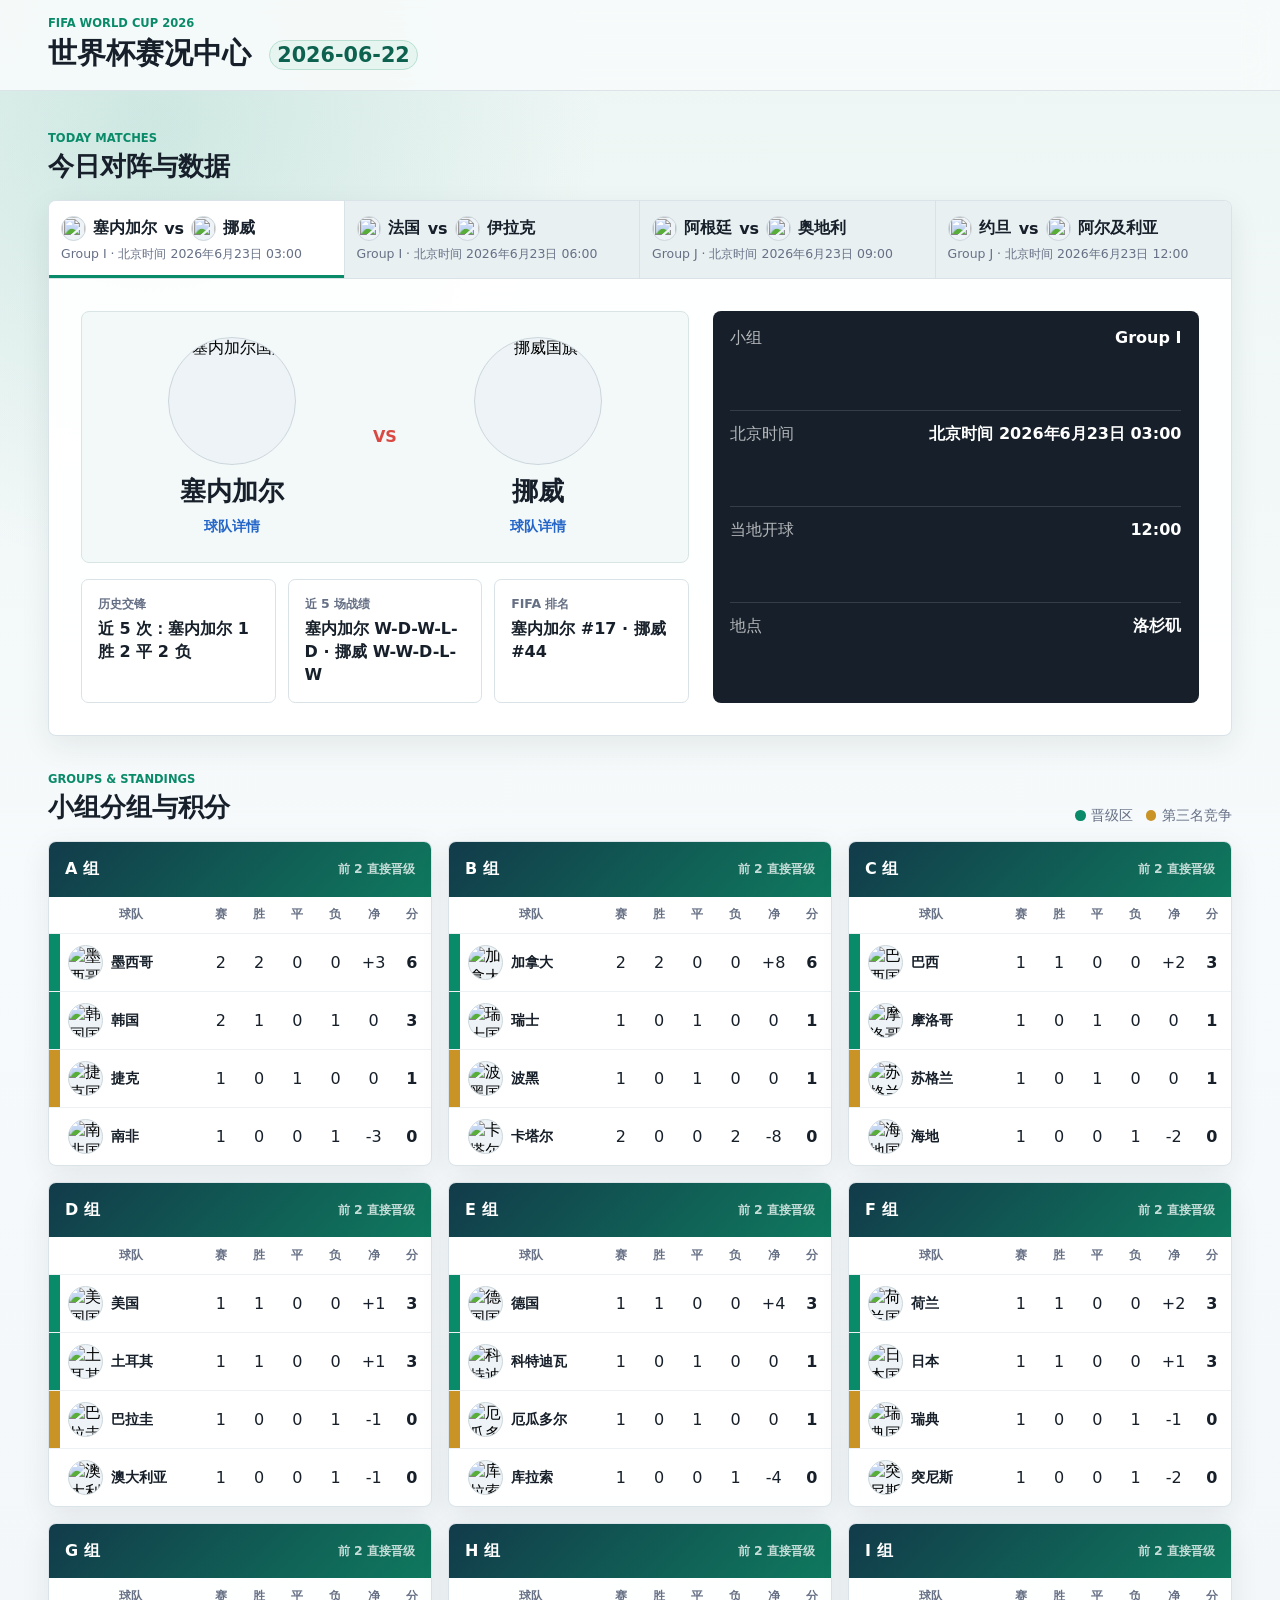
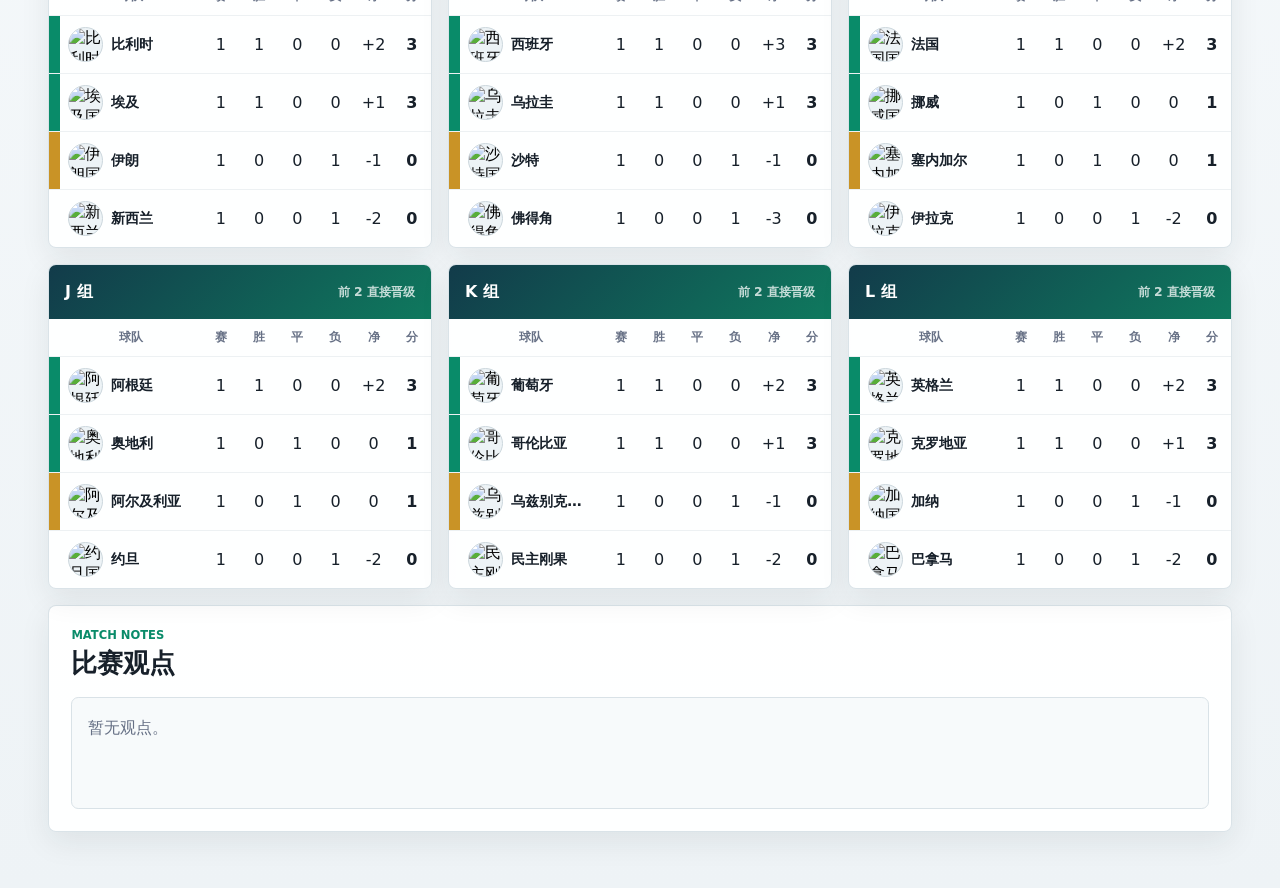
==== commit 8af51062: "Add files via upload" ====
--- a/index.html
+++ b/index.html
@@ -11,11 +11,7 @@
     <header class="topbar">
       <div>
         <p class="eyebrow">FIFA World Cup 2026</p>
-        <h1>世界杯赛况中心</h1>
-      </div>
-      <div class="status-pill">
-        <span class="live-dot"></span>
-        <span>截至 2026-06-22</span>
+        <h1>世界杯赛况中心 <span class="inline-date">2026-06-22</span></h1>
       </div>
     </header>
 
@@ -25,7 +21,6 @@
           <p class="eyebrow">Today Matches</p>
           <h2>今日对阵与数据</h2>
         </div>
-        <p class="data-note"><span>赛事数据展示，不提供购彩服务，</span><span>不构成投注建议，未成年人请勿参与。</span></p>
       </section>
       <section class="match-board">
         <div id="matchTabs" class="match-tabs" role="tablist" aria-label="今日比赛"></div>
--- a/styles.css
+++ b/styles.css
@@ -34,8 +34,7 @@
 }
 
 .topbar {
-  position: sticky;
-  top: 0;
+  position: static;
   z-index: 20;
   display: flex;
   align-items: center;
@@ -55,6 +54,20 @@
 
 .topbar h1 {
   font-size: clamp(1.2rem, 1vw + 1rem, 1.8rem);
+}
+
+.inline-date {
+  display: inline-flex;
+  align-items: center;
+  margin-left: 0.5rem;
+  padding: 0.12rem 0.45rem;
+  color: #0c614f;
+  font-size: 0.72em;
+  font-weight: 800;
+  vertical-align: middle;
+  background: #e7f5f0;
+  border: 1px solid #b8dfd2;
+  border-radius: 999px;
 }
 
 .eyebrow {
@@ -881,19 +894,48 @@
   }
 
   .topbar {
-    position: static;
-    gap: 0.55rem;
-    padding: 0.7rem 0.8rem;
+    display: block;
+    align-items: center;
+    width: 100vw;
+    max-width: 100vw;
+    padding: 0.55rem 0.65rem;
+    overflow: hidden;
   }
 
   .topbar h1 {
-    font-size: 1.2rem;
+    overflow: hidden;
+    font-size: 0.98rem;
+    text-overflow: ellipsis;
+    white-space: nowrap;
+  }
+
+  .inline-date {
+    margin-left: 0.35rem;
+    padding: 0.08rem 0.32rem;
+    font-size: 0.66em;
+  }
+
+  .topbar > div:first-child {
+    min-width: 0;
+    max-width: 100%;
+  }
+
+  .topbar .eyebrow {
+    display: none;
   }
 
   .status-pill {
-    min-height: 1.9rem;
-    padding: 0 0.65rem;
-    font-size: 0.76rem;
+    flex: 0 0 auto;
+    max-width: 7.2rem;
+    min-height: 1.55rem;
+    padding: 0 0.42rem;
+    font-size: 0.64rem;
+  }
+
+  .live-dot {
+    width: 0.45rem;
+    height: 0.45rem;
+    box-shadow: 0 0 0 0.25rem rgba(217, 72, 65, 0.12);
   }
 
   .eyebrow {
@@ -913,6 +955,11 @@
     max-width: calc(100vw - 1.1rem);
     gap: 0.35rem;
     margin: 1rem 0 0.55rem;
+  }
+
+  .matches-title {
+    margin-top: 0.65rem;
+    margin-bottom: 0.42rem;
   }
 
   .section-head > * {
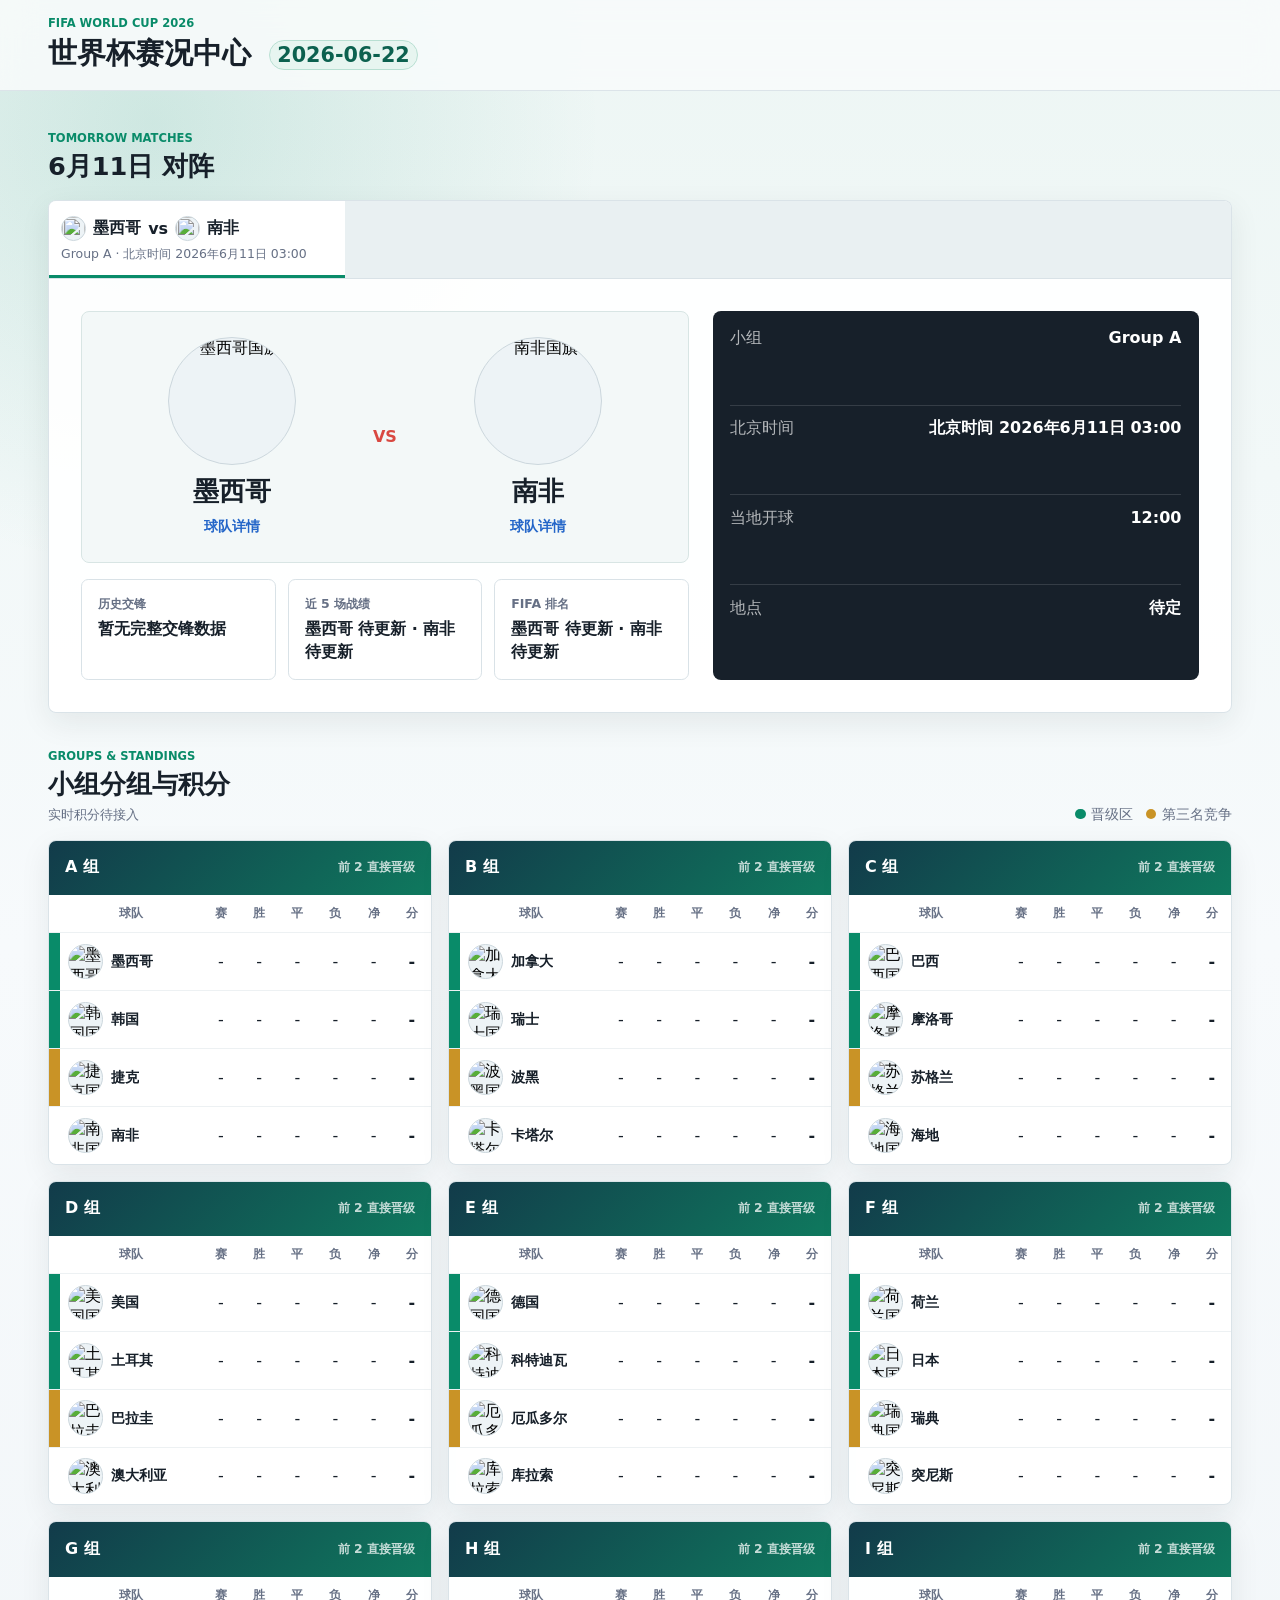
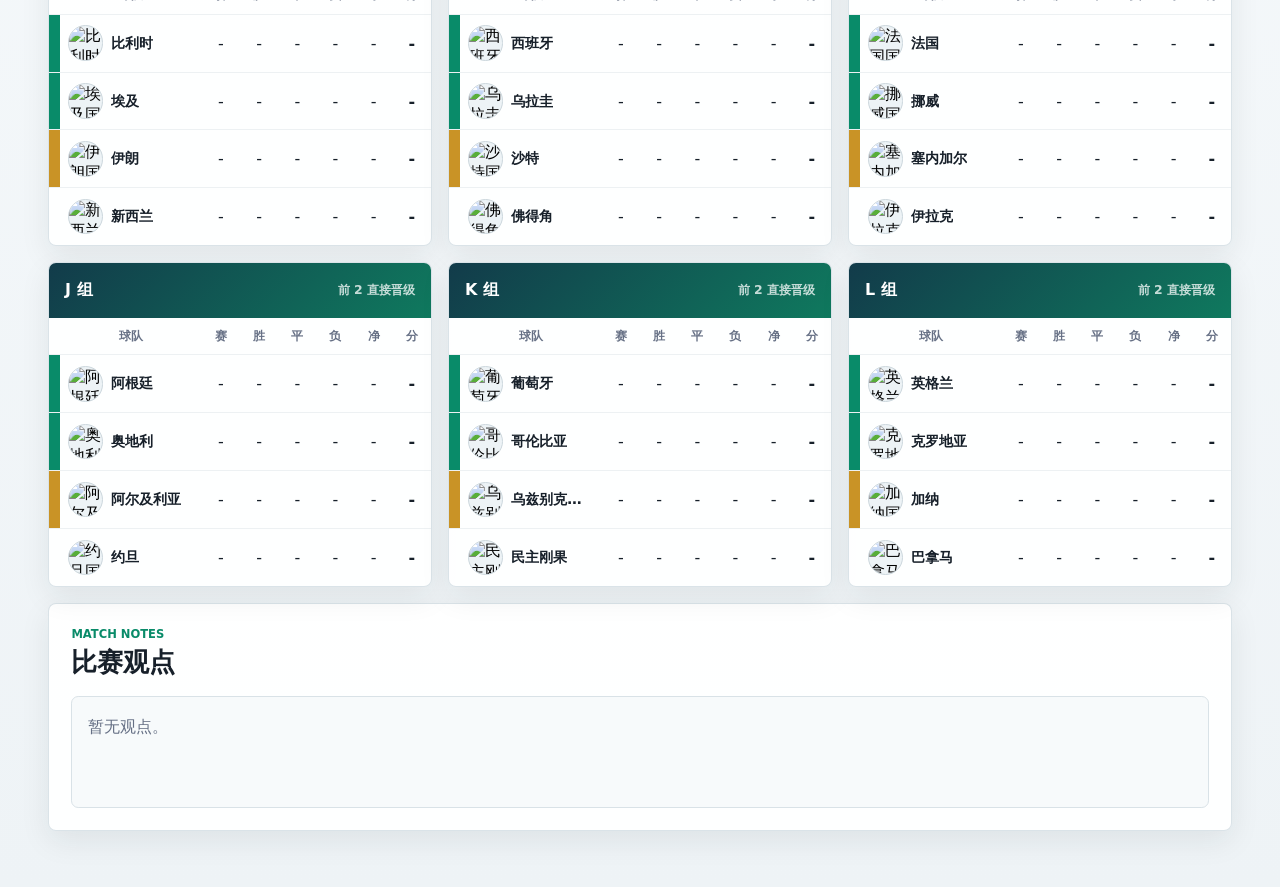
==== commit f3c191eb: "Add files via upload" ====
--- a/index.html
+++ b/index.html
@@ -18,8 +18,8 @@
     <main>
       <section class="section-head matches-title">
         <div>
-          <p class="eyebrow">Today Matches</p>
-          <h2>今日对阵与数据</h2>
+          <p class="eyebrow">Tomorrow Matches</p>
+          <h2>明日对阵与数据</h2>
         </div>
       </section>
       <section class="match-board">
@@ -31,6 +31,7 @@
         <div>
           <p class="eyebrow">Groups & Standings</p>
           <h2>小组分组与积分</h2>
+          <p id="standingsMeta" class="section-meta">实时积分待接入</p>
         </div>
         <div class="legend">
           <span><i class="rank auto"></i>晋级区</span>
--- a/styles.css
+++ b/styles.css
@@ -134,6 +134,13 @@
   display: inline-flex;
   align-items: center;
   gap: 0.35rem;
+}
+
+.section-meta {
+  margin: 0.25rem 0 0;
+  color: var(--muted);
+  font-size: 0.82rem;
+  line-height: 1.35;
 }
 
 .data-note span {
@@ -653,6 +660,13 @@
   text-align: right;
 }
 
+.empty-state {
+  padding: 1rem;
+  color: var(--muted);
+  font-weight: 800;
+  text-align: center;
+}
+
 .overlay {
   position: fixed;
   inset: 0;
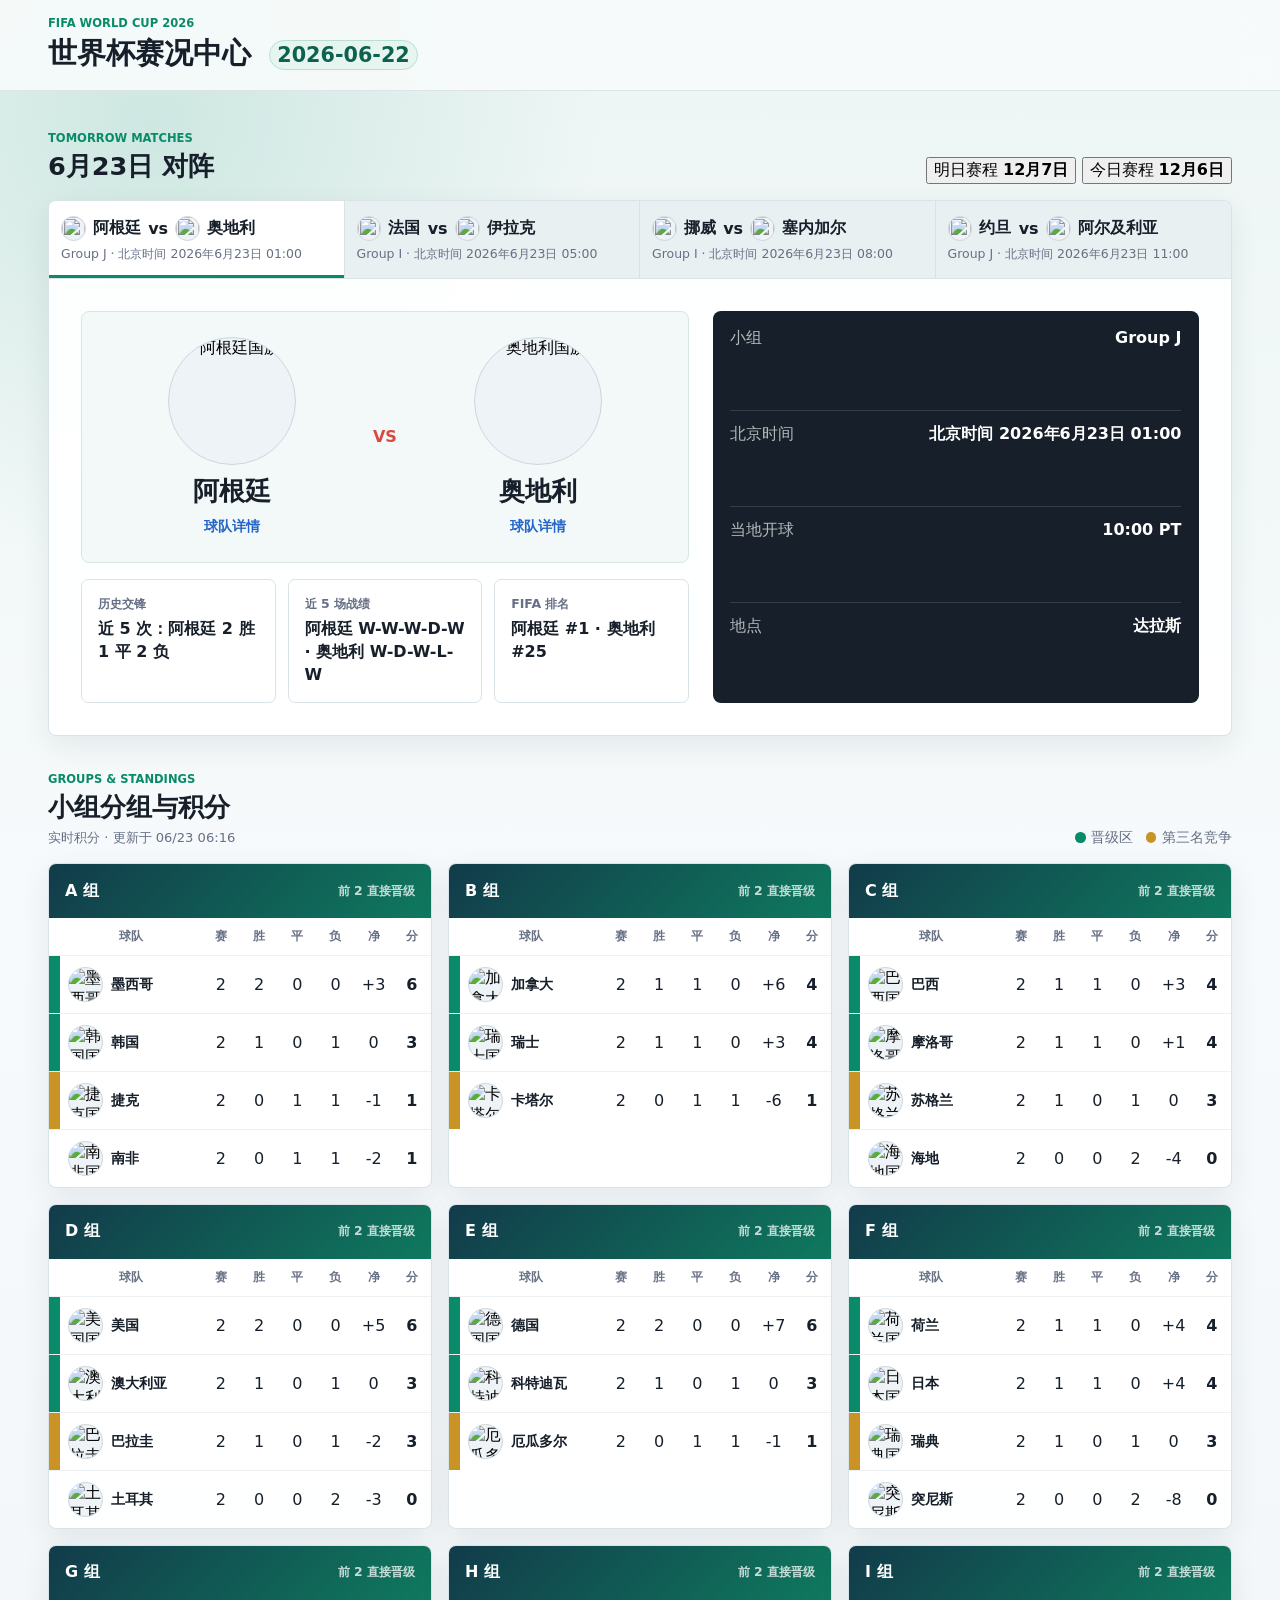
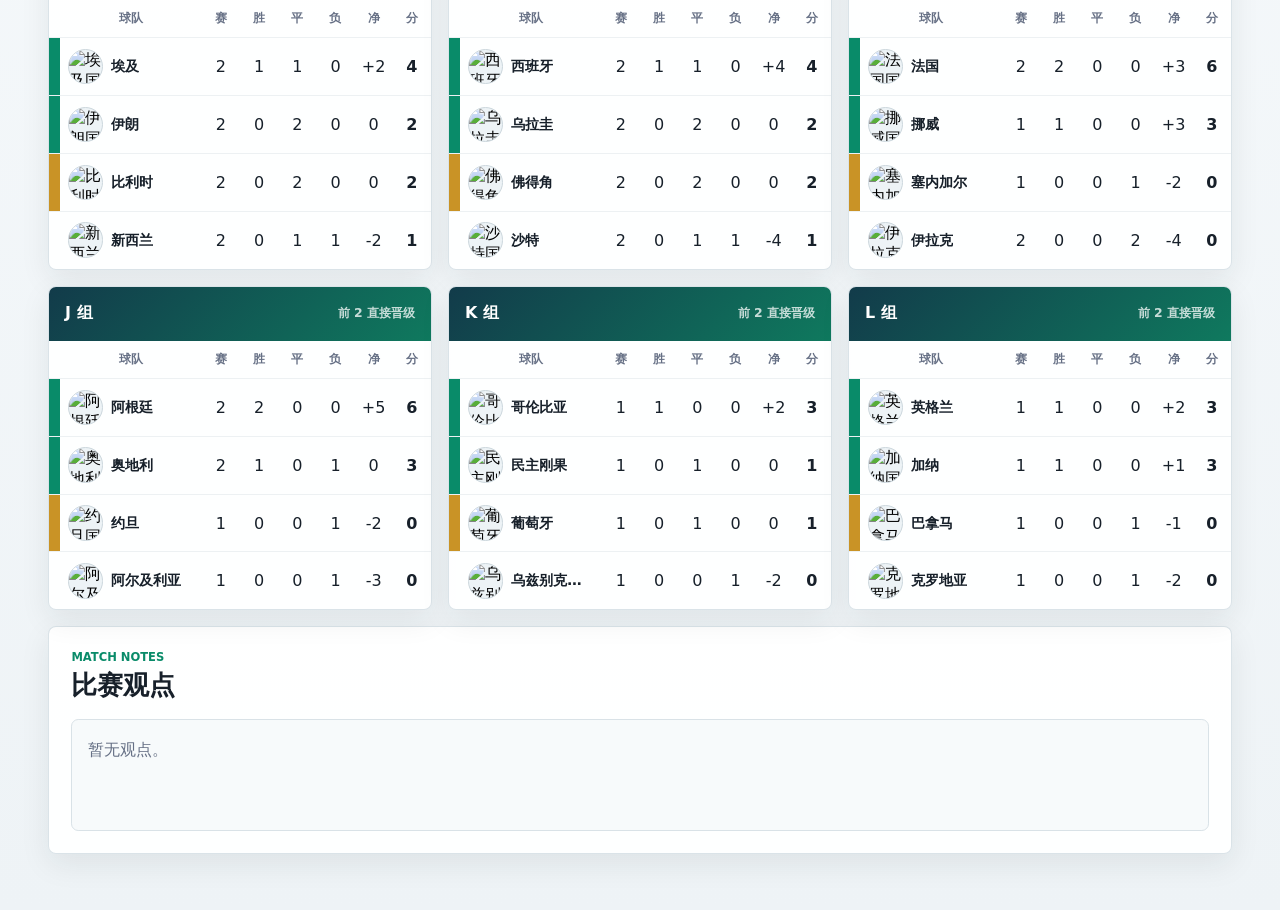
==== commit 73af7de7: "Update index.html" ====
--- a/index.html
+++ b/index.html
@@ -21,6 +21,7 @@
           <p class="eyebrow">Tomorrow Matches</p>
           <h2>明日对阵与数据</h2>
         </div>
+        <div id="daySwitch" class="day-switch" role="tablist" aria-label="赛程日期切换"></div>
       </section>
       <section class="match-board">
         <div id="matchTabs" class="match-tabs" role="tablist" aria-label="今日比赛"></div>
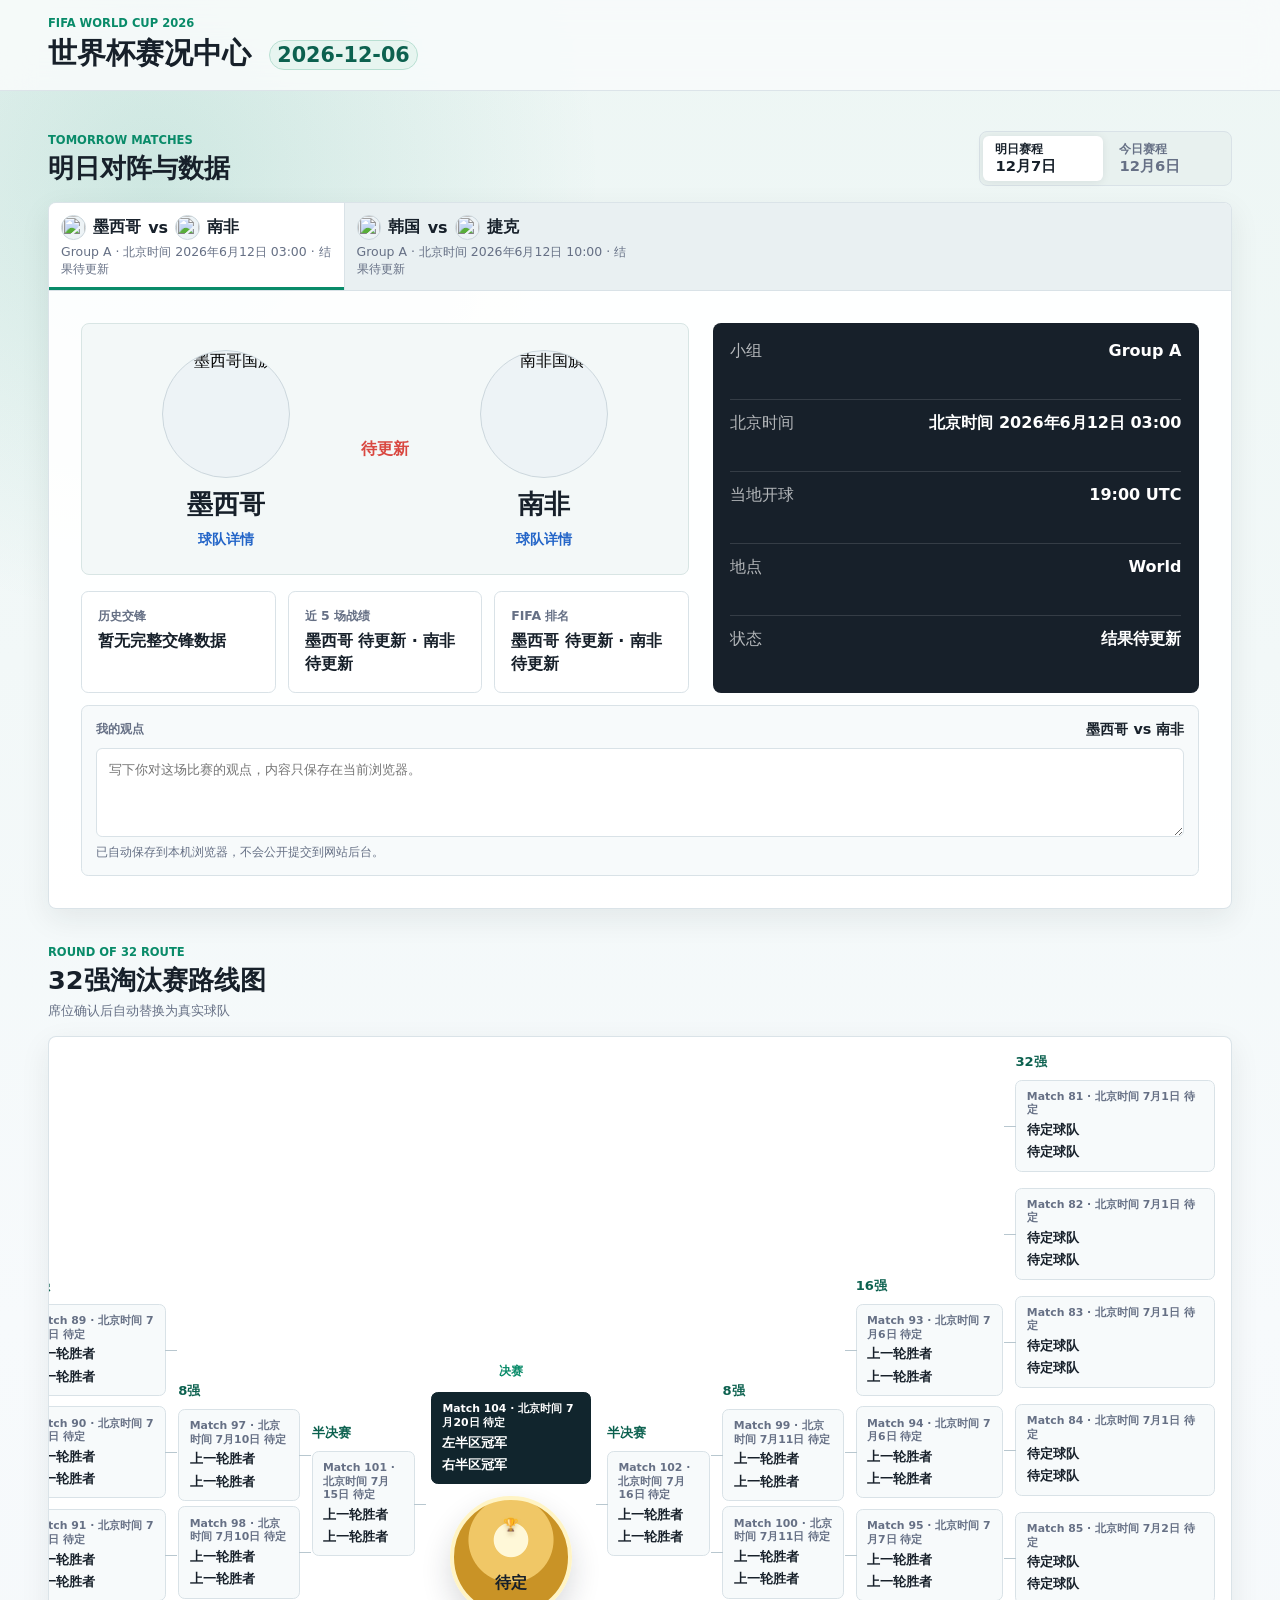
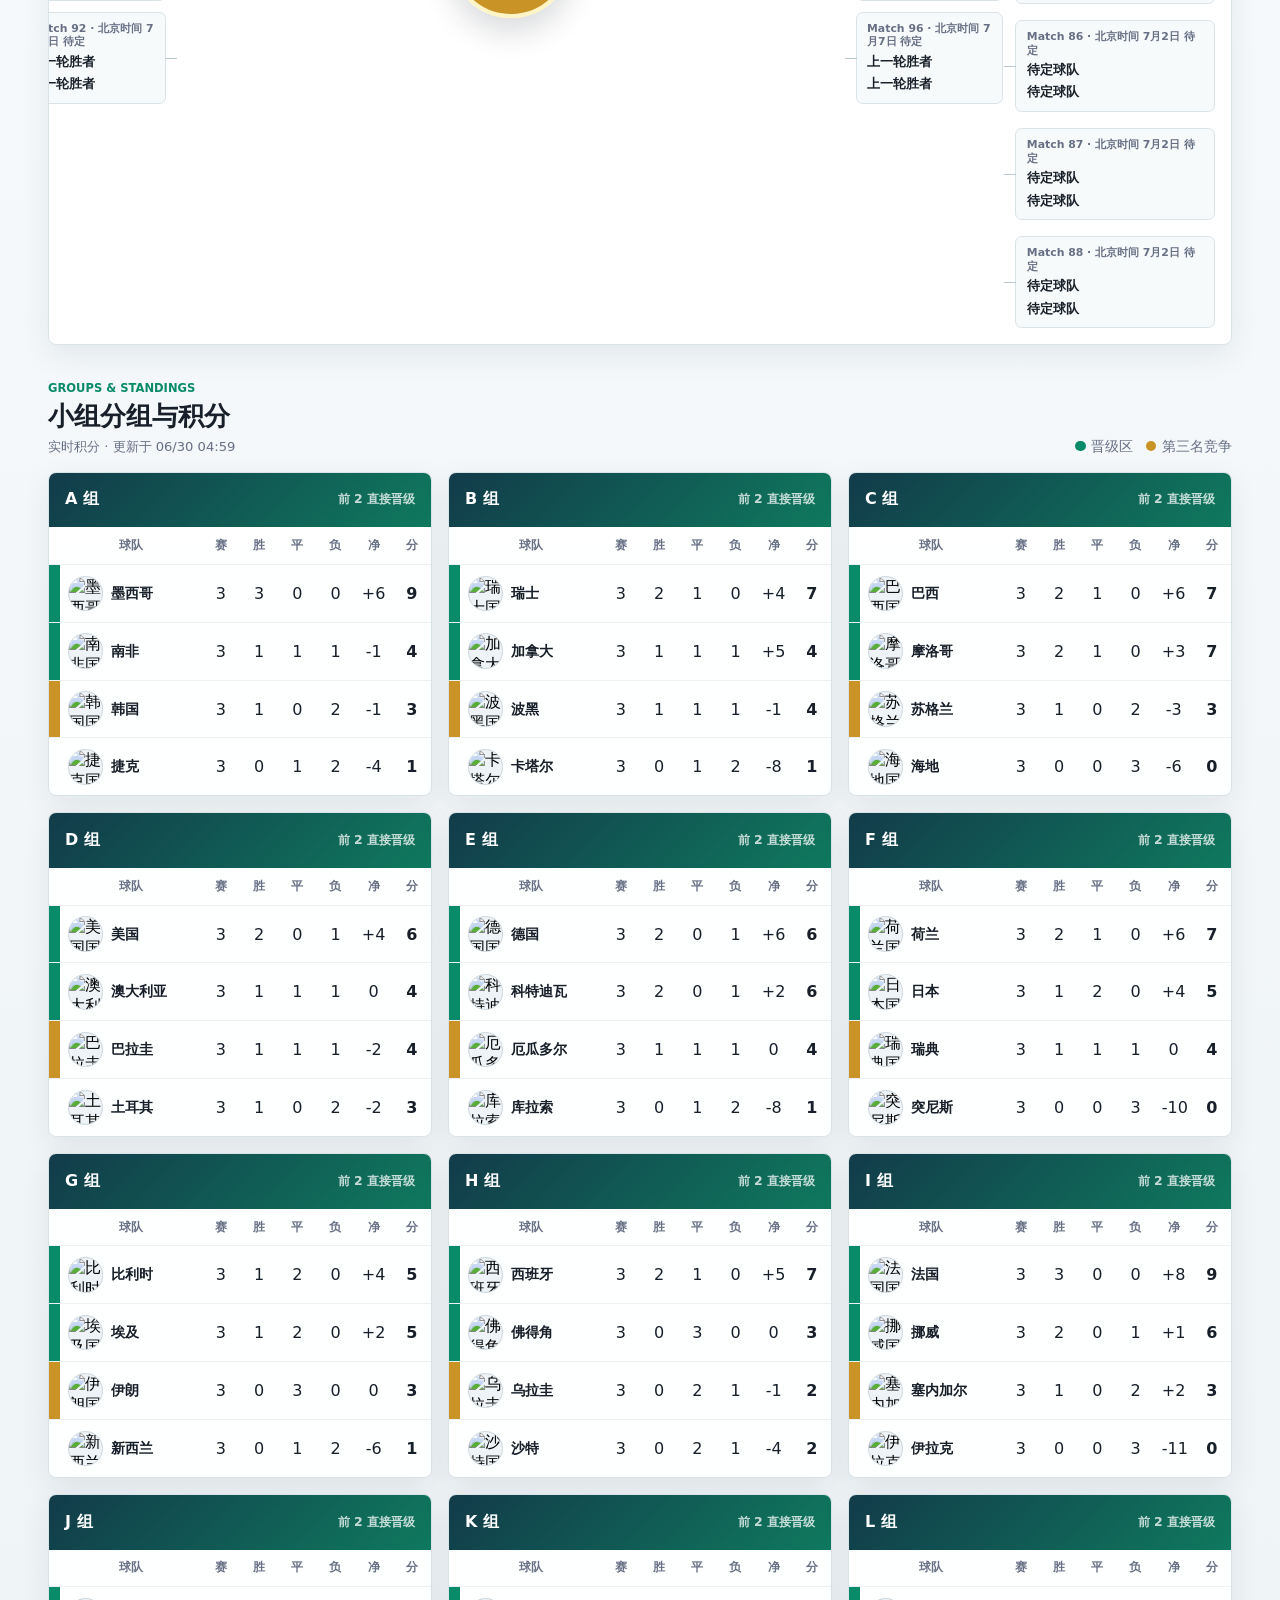
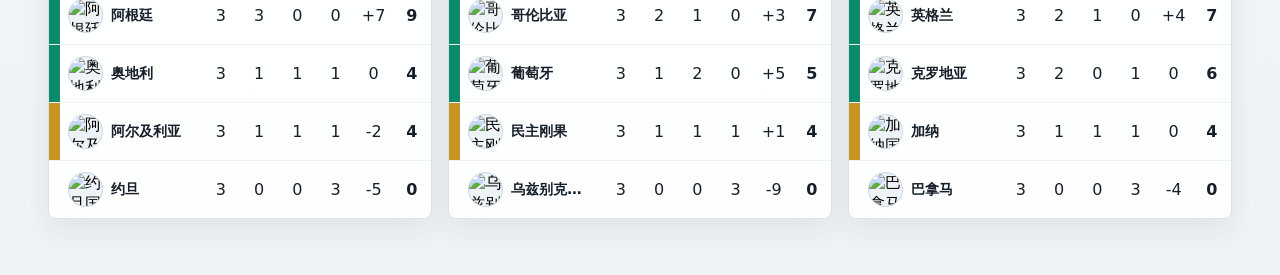
==== commit acdbdc82: "Add files via upload" ====
--- a/index.html
+++ b/index.html
@@ -11,7 +11,7 @@
     <header class="topbar">
       <div>
         <p class="eyebrow">FIFA World Cup 2026</p>
-        <h1>世界杯赛况中心 <span class="inline-date">2026-06-22</span></h1>
+        <h1>世界杯赛况中心 <span class="inline-date" id="todayDate">2026-06-22</span></h1>
       </div>
     </header>
 
@@ -28,6 +28,15 @@
         <div id="matchPanel" class="match-panel"></div>
       </section>
 
+      <section class="section-head bracket-title">
+        <div>
+          <p class="eyebrow">Round of 32 Route</p>
+          <h2>32强淘汰赛路线图</h2>
+          <p class="section-meta">席位确认后自动替换为真实球队</p>
+        </div>
+      </section>
+      <section id="knockoutBracket" class="bracket-board" aria-label="32强淘汰赛路线图"></section>
+
       <section class="section-head">
         <div>
           <p class="eyebrow">Groups & Standings</p>
@@ -40,16 +49,6 @@
         </div>
       </section>
       <section id="groups" class="groups-grid" aria-label="小组积分"></section>
-
-      <section class="my-take" aria-labelledby="takeTitle">
-        <div class="take-head">
-          <div>
-            <p class="eyebrow">Match Notes</p>
-            <h2 id="takeTitle">比赛观点</h2>
-          </div>
-        </div>
-        <div id="takeDisplay" class="take-display">暂无观点。</div>
-      </section>
     </main>
 
     <div id="teamOverlay" class="overlay" aria-hidden="true">
--- a/styles.css
+++ b/styles.css
@@ -169,6 +169,7 @@
 
 .group-card,
 .match-board,
+.bracket-board,
 .team-page,
 .admin-page {
   background: rgba(255, 255, 255, 0.92);
@@ -312,6 +313,194 @@
 
 .match-board {
   overflow: hidden;
+}
+
+.bracket-board {
+  display: grid;
+  grid-template-columns: minmax(38rem, 1fr) minmax(10rem, 0.26fr) minmax(38rem, 1fr);
+  gap: 1rem;
+  align-items: center;
+  padding: 1rem;
+  overflow-x: auto;
+}
+
+.bracket-half {
+  display: grid;
+  grid-template-columns: 1.35fr 1fr 0.82fr 0.7fr;
+  gap: 0.75rem;
+  align-items: center;
+  min-width: 38rem;
+}
+
+.bracket-half-right {
+  grid-template-columns: 0.7fr 0.82fr 1fr 1.35fr;
+}
+
+.bracket-round {
+  min-width: 0;
+}
+
+.bracket-round h3 {
+  margin: 0 0 0.55rem;
+  color: #0c614f;
+  font-size: 0.82rem;
+}
+
+.bracket-list {
+  display: grid;
+  gap: clamp(0.35rem, calc((var(--slot-count) - 1) * 0.22rem), 1rem);
+}
+
+.bracket-match {
+  position: relative;
+  display: grid;
+  gap: 0.26rem;
+  min-height: 4.35rem;
+  padding: 0.58rem 0.65rem;
+  background: #f7fafb;
+  border: 1px solid var(--line);
+  border-radius: 0.42rem;
+}
+
+.bracket-half-left .bracket-match::after,
+.bracket-half-right .bracket-match::before {
+  position: absolute;
+  top: 50%;
+  width: 0.75rem;
+  height: 1px;
+  background: #b8c7cf;
+  content: "";
+}
+
+.bracket-half-left .bracket-match::after {
+  right: -0.76rem;
+}
+
+.bracket-half-right .bracket-match::before {
+  left: -0.76rem;
+}
+
+.bracket-match small {
+  color: var(--muted);
+  font-size: 0.68rem;
+  font-weight: 900;
+  line-height: 1.25;
+}
+
+.bracket-match strong {
+  overflow: hidden;
+  font-size: 0.82rem;
+  text-overflow: ellipsis;
+  white-space: nowrap;
+}
+
+.bracket-match b {
+  justify-self: start;
+  padding: 0.08rem 0.35rem;
+  color: #fff;
+  font-size: 0.78rem;
+  line-height: 1.2;
+  background: var(--green);
+  border-radius: 999px;
+}
+
+.bracket-final {
+  display: grid;
+  gap: 0.75rem;
+  justify-items: center;
+  min-width: 10rem;
+}
+
+.bracket-final > span,
+.champion-cup span {
+  color: var(--green);
+  font-size: 0.78rem;
+  font-weight: 900;
+}
+
+.bracket-champion {
+  width: 100%;
+  background: #11252d;
+  border-color: #11252d;
+}
+
+.bracket-champion small,
+.bracket-champion strong {
+  color: #fff;
+}
+
+.champion-cup {
+  display: grid;
+  gap: 0.18rem;
+  place-items: center;
+  width: 7.6rem;
+  height: 7.6rem;
+  color: #17202a;
+  background: radial-gradient(circle at 50% 35%, #fff8d8 0 18%, #f0c766 19% 45%, #c99326 46% 100%);
+  border: 4px solid #fff4c5;
+  border-radius: 50%;
+  box-shadow: 0 14px 30px rgba(23, 32, 42, 0.16);
+}
+
+.champion-cup strong {
+  font-size: 1rem;
+}
+
+.trophy-icon {
+  font-size: 2.45rem;
+  line-height: 1;
+  filter: drop-shadow(0 3px 2px rgba(122, 82, 0, 0.26));
+}
+
+.match-opinion {
+  display: grid;
+  gap: 0.55rem;
+  margin-top: 0.8rem;
+  padding: 0.85rem;
+  background: #f7fafb;
+  border: 1px solid var(--line);
+  border-radius: 0.45rem;
+}
+
+.match-opinion div {
+  display: flex;
+  align-items: center;
+  justify-content: space-between;
+  gap: 0.75rem;
+}
+
+.match-opinion span {
+  color: var(--muted);
+  font-size: 0.76rem;
+  font-weight: 900;
+}
+
+.match-opinion strong {
+  font-size: 0.9rem;
+}
+
+.match-opinion textarea {
+  width: 100%;
+  resize: vertical;
+  min-height: 5.2rem;
+  padding: 0.78rem;
+  color: var(--ink);
+  line-height: 1.55;
+  background: #fff;
+  border: 1px solid #d9e2e7;
+  border-radius: 0.38rem;
+  outline: none;
+}
+
+.match-opinion textarea:focus {
+  border-color: #77c8b5;
+  box-shadow: 0 0 0 3px rgba(9, 139, 105, 0.12);
+}
+
+.match-opinion p {
+  margin: 0;
+  color: var(--muted);
+  font-size: 0.74rem;
 }
 
 .my-take {
@@ -512,6 +701,49 @@
   border-bottom: 1px solid var(--line);
 }
 
+.day-switch {
+  display: inline-grid;
+  grid-template-columns: repeat(2, minmax(0, 1fr));
+  gap: 0.25rem;
+  padding: 0.22rem;
+  background: #e8f1ef;
+  border: 1px solid var(--line);
+  border-radius: 8px;
+}
+
+.day-switch-button {
+  min-width: 7.5rem;
+  padding: 0.45rem 0.75rem;
+  color: var(--muted);
+  background: transparent;
+  border: 0;
+  border-radius: 6px;
+  cursor: pointer;
+  text-align: left;
+}
+
+.day-switch-button[aria-selected="true"] {
+  color: var(--ink);
+  background: #fff;
+  box-shadow: 0 1px 8px rgba(15, 23, 42, 0.08);
+}
+
+.day-switch-button span,
+.day-switch-button strong {
+  display: block;
+  line-height: 1.1;
+}
+
+.day-switch-button span {
+  font-size: 0.72rem;
+  font-weight: 900;
+}
+
+.day-switch-button strong {
+  margin-top: 0.16rem;
+  font-size: 0.92rem;
+}
+
 .match-tab {
   min-height: 4.8rem;
   padding: 0.75rem;
@@ -599,6 +831,15 @@
   color: var(--red);
   font-size: 1rem;
   font-weight: 900;
+}
+
+.vs-mark.has-score {
+  min-width: 4.5rem;
+  padding: 0 0.45rem;
+  color: #fff;
+  font-size: 1.12rem;
+  background: var(--green);
+  border-radius: 999px;
 }
 
 .data-grid {
@@ -972,8 +1213,34 @@
   }
 
   .matches-title {
+    flex-direction: row;
+    align-items: flex-end;
+    justify-content: space-between;
     margin-top: 0.65rem;
     margin-bottom: 0.42rem;
+  }
+
+  .day-switch {
+    flex: 0 0 auto;
+    width: auto;
+    max-width: 10.6rem;
+    gap: 0.18rem;
+    padding: 0.16rem;
+  }
+
+  .day-switch-button {
+    min-width: 0;
+    padding: 0.34rem 0.42rem;
+  }
+
+  .day-switch-button span {
+    font-size: 0.62rem;
+    white-space: nowrap;
+  }
+
+  .day-switch-button strong {
+    font-size: 0.78rem;
+    white-space: nowrap;
   }
 
   .section-head > * {
@@ -1015,6 +1282,7 @@
   }
 
   .match-board,
+  .bracket-board,
   .my-take,
   .groups-grid,
   .group-card,
@@ -1029,6 +1297,53 @@
   .match-board,
   .versus {
     overflow: hidden;
+  }
+
+  .bracket-title {
+    margin-top: 0.8rem;
+  }
+
+  .bracket-board {
+    display: grid;
+    grid-template-columns: minmax(34rem, 1fr) minmax(8.8rem, 0.26fr) minmax(34rem, 1fr);
+    gap: 0.7rem;
+    max-width: calc(100vw - 1.1rem);
+    padding: 0.62rem;
+    overflow-x: auto;
+    scroll-snap-type: x mandatory;
+  }
+
+  .bracket-half {
+    grid-template-columns: 1.35fr 1fr 0.82fr 0.7fr;
+    gap: 0.55rem;
+    min-width: 34rem;
+  }
+
+  .bracket-half-right {
+    grid-template-columns: 0.7fr 0.82fr 1fr 1.35fr;
+  }
+
+  .bracket-final {
+    min-width: 8.8rem;
+    scroll-snap-align: start;
+  }
+
+  .bracket-match {
+    min-height: 3.8rem;
+    padding: 0.5rem;
+  }
+
+  .bracket-match strong {
+    font-size: 0.72rem;
+  }
+
+  .bracket-match small {
+    font-size: 0.62rem;
+  }
+
+  .champion-cup {
+    width: 6.2rem;
+    height: 6.2rem;
   }
 
   .match-panel {
@@ -1132,6 +1447,14 @@
     transform: translate(-50%, -50%);
   }
 
+  .vs-mark.has-score {
+    width: auto;
+    min-width: 3.8rem;
+    height: 2.25rem;
+    font-size: 0.86rem;
+    border-radius: 999px;
+  }
+
   .data-grid {
     grid-template-columns: 1fr;
     gap: 0.45rem;
@@ -1154,6 +1477,23 @@
   .match-info {
     gap: 0.35rem;
     padding: 0.72rem;
+  }
+
+  .match-opinion {
+    margin-top: 0.55rem;
+    padding: 0.65rem;
+  }
+
+  .match-opinion div {
+    align-items: flex-start;
+    flex-direction: column;
+    gap: 0.2rem;
+  }
+
+  .match-opinion textarea {
+    min-height: 4.4rem;
+    padding: 0.65rem;
+    font-size: 0.86rem;
   }
 
   .info-row {
@@ -1215,6 +1555,7 @@
   }
 
   .match-board,
+  .bracket-board,
   .group-card,
   .my-take {
     border-radius: 0.38rem;
